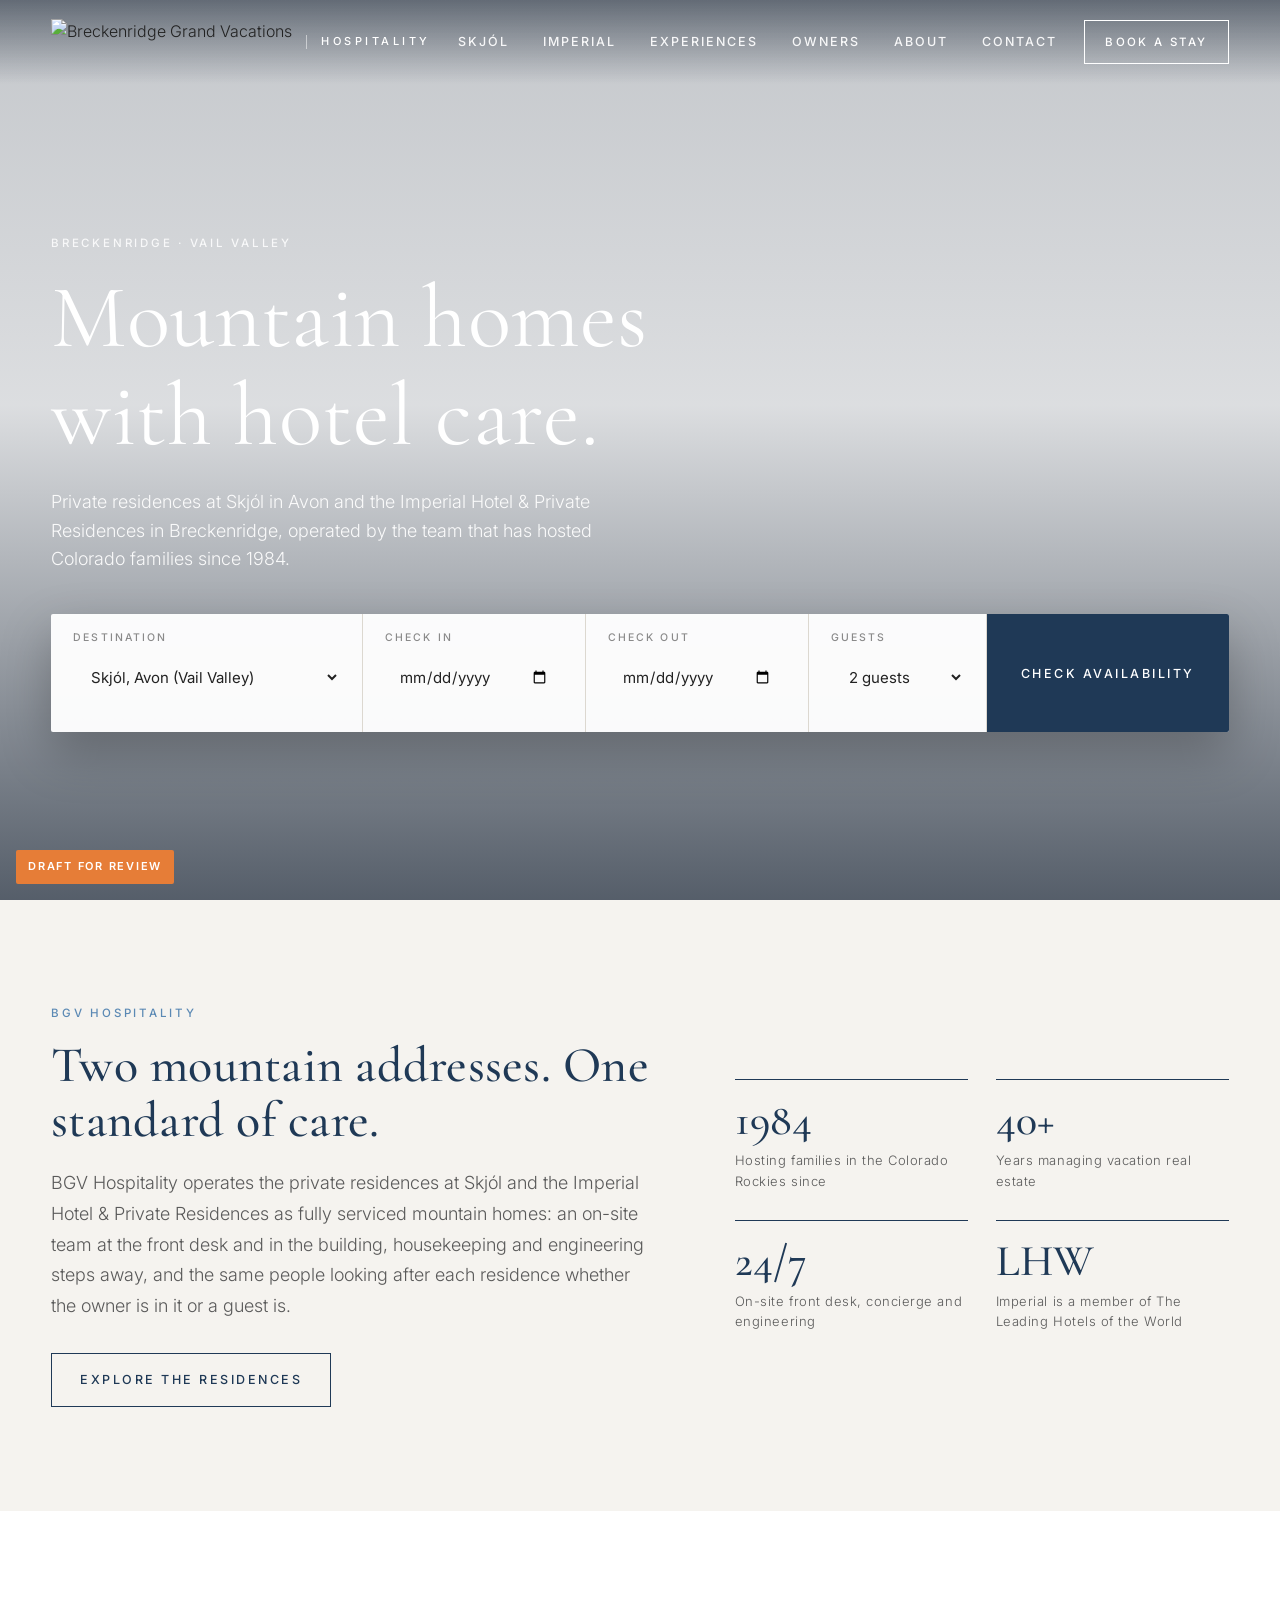
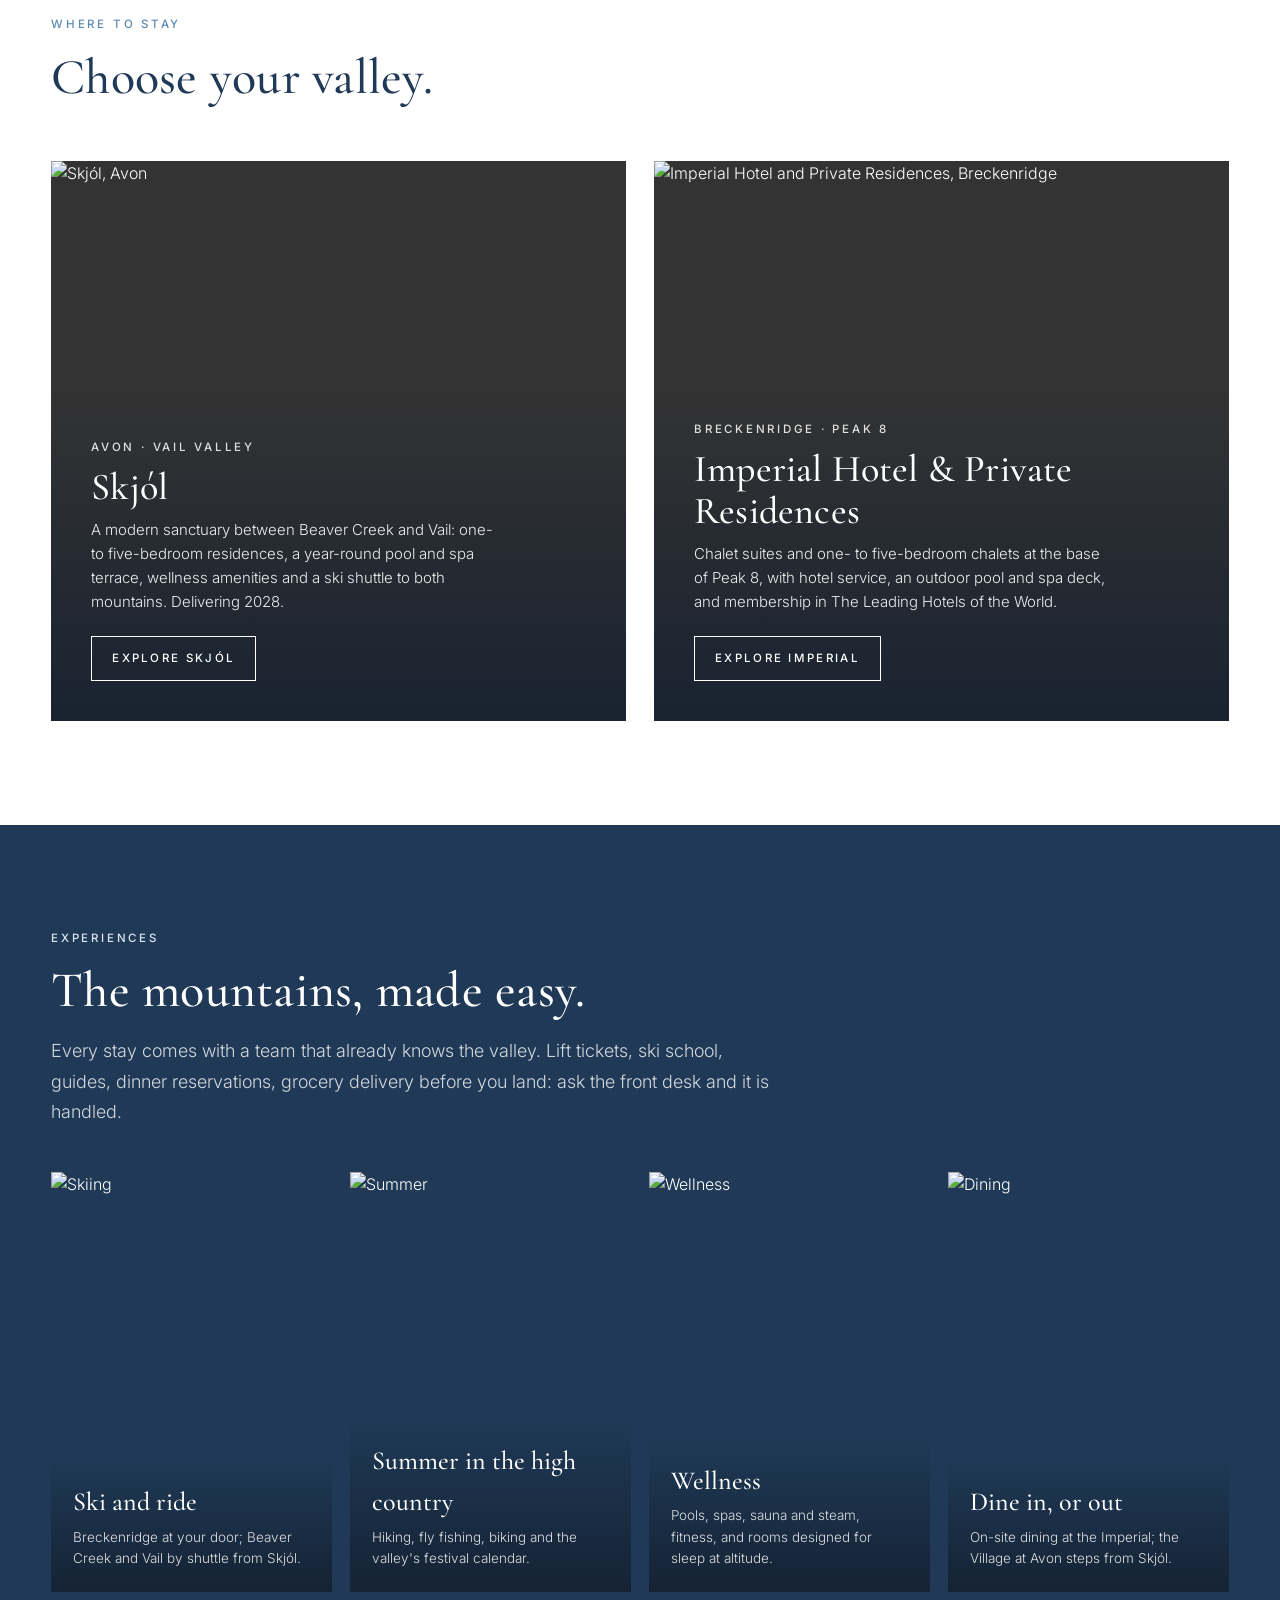
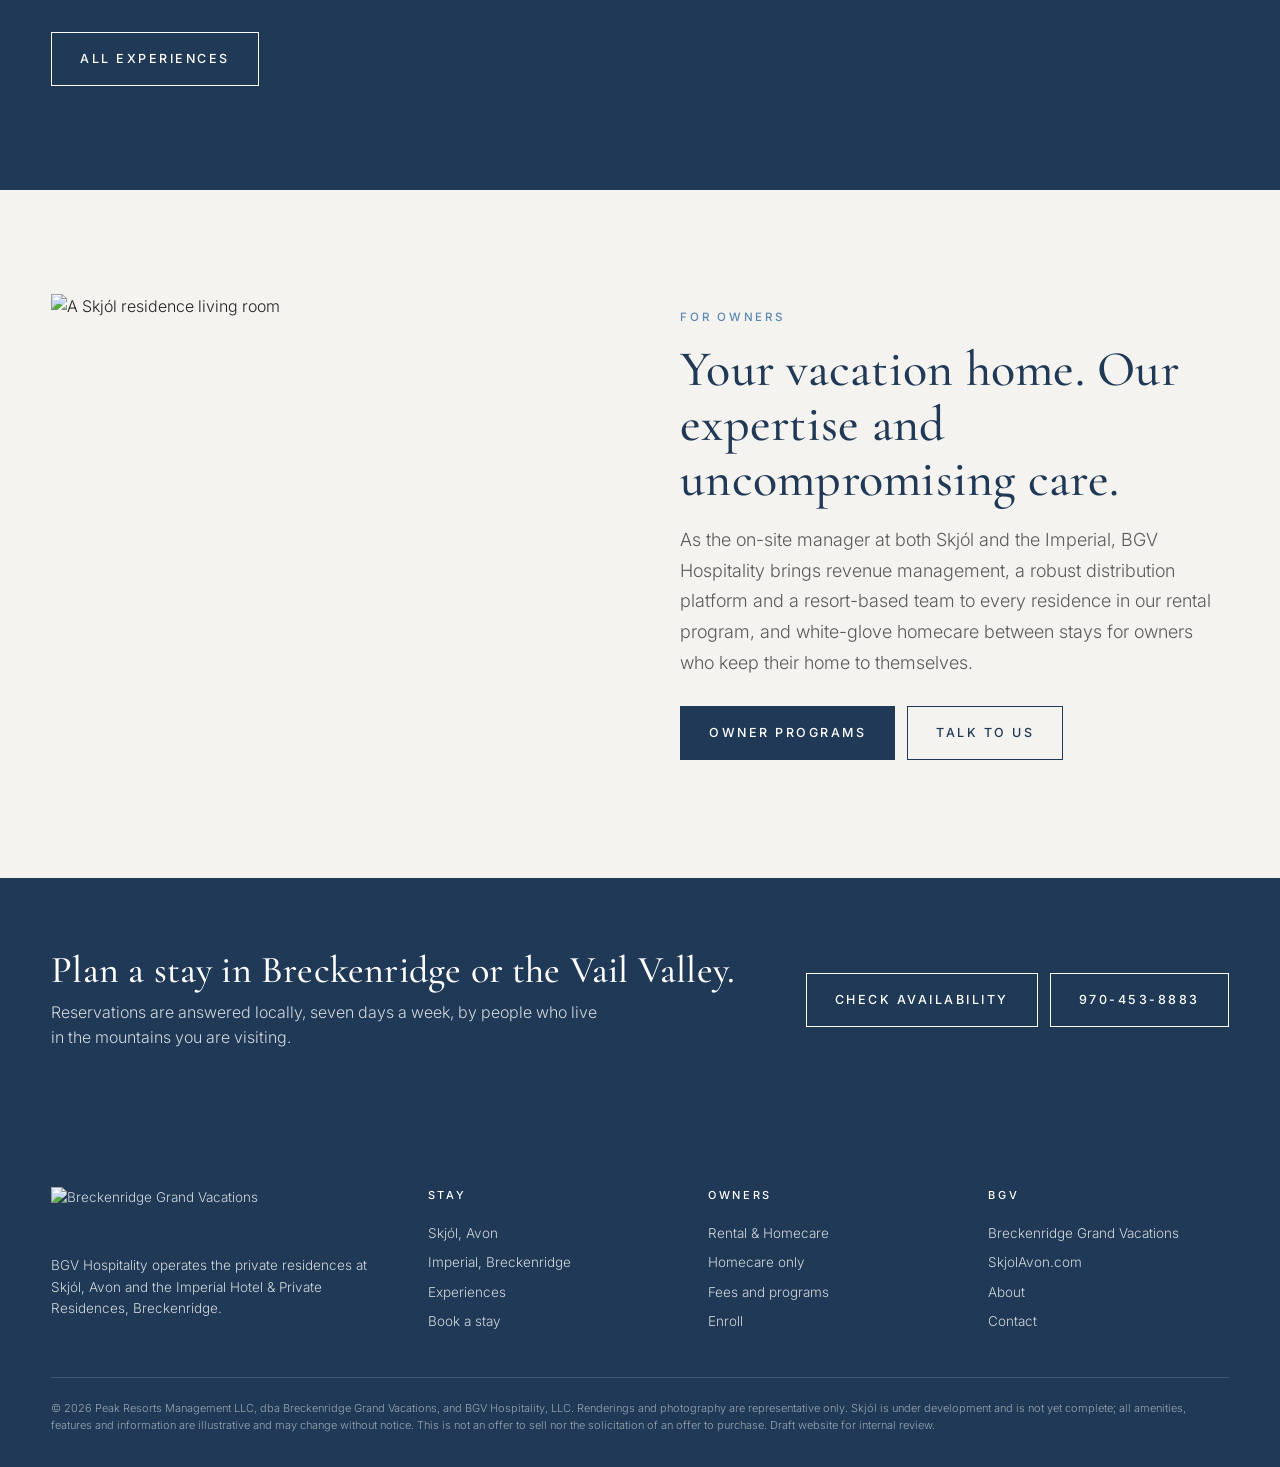
==== index.html @ b82f1b80 "Add site pages and stylesheet" ====
<!DOCTYPE html>
<html lang="en">
<head>
<meta charset="utf-8">
<meta name="viewport" content="width=device-width, initial-scale=1">
<title>BGV Hospitality | Skjól Avon and Imperial Hotel &amp; Private Residences, Breckenridge</title>
<meta name="description" content="Private residences at Skjól in Avon and the Imperial Hotel and Private Residences in Breckenridge, operated by Breckenridge Grand Vacations.">
<link rel="icon" href="img/bgv_logo.png">
<link rel="preconnect" href="https://fonts.googleapis.com">
<link href="https://fonts.googleapis.com/css2?family=Cormorant+Garamond:wght@400;500;600&family=Inter:wght@300;400;500;600&display=swap" rel="stylesheet">
<link rel="stylesheet" href="style.css">
</head>
<body>
<div class="draft">Draft for review</div>
<header id="hdr">
  <div class="wrap nav">
    <a class="brand" href="index.html">
      <img class="light" src="img/bgv_logo_white.png" alt="Breckenridge Grand Vacations">
      <img class="dark" src="img/bgv_logo.png" alt="Breckenridge Grand Vacations">
      <span class="hosp">Hospitality</span>
    </a>
    <nav class="links"><a href="skjol.html">Skjól</a><a href="imperial.html">Imperial</a><a href="experiences.html">Experiences</a><a href="owners.html">Owners</a><a href="about.html">About</a><a href="contact.html">Contact</a></nav>
    <div class="cta">
      <a class="btn light sm" href="contact.html?intent=stay">Book a stay</a>
      <button class="hamb" aria-label="Menu">≡</button>
    </div>
  </div>
</header>
<section class="hero" id="top" style="background-image:url('img/imp_winter.jpg')">
  <div class="wrap">
    <div class="kicker">Breckenridge &middot; Vail Valley</div>
    <h1>Mountain homes with hotel care.</h1>
    <p>Private residences at Skjól in Avon and the Imperial Hotel &amp; Private Residences in Breckenridge, operated by the team that has hosted Colorado families since 1984.</p>
    <form class="book" id="book" action="contact.html" method="get">
      <input type="hidden" name="intent" value="stay">
      <label>Destination
        <select name="dest"><option>Skjól, Avon (Vail Valley)</option><option>Imperial Hotel &amp; Private Residences, Breckenridge</option></select>
      </label>
      <label>Check in<input type="date" name="in"></label>
      <label>Check out<input type="date" name="out"></label>
      <label>Guests<select name="guests"><option>2 guests</option><option>4 guests</option><option>6 guests</option><option>8 guests</option><option>10+ guests</option></select></label>
      <button type="submit">Check availability</button>
    </form>
  </div>
</section>

<section class="intro">
  <div class="wrap grid">
    <div>
      <div class="kicker">BGV Hospitality</div>
      <h2>Two mountain addresses. One standard of care.</h2>
      <p class="lede" style="margin-top:20px">BGV Hospitality operates the private residences at Skjól and the Imperial Hotel &amp; Private Residences as fully serviced mountain homes: an on-site team at the front desk and in the building, housekeeping and engineering steps away, and the same people looking after each residence whether the owner is in it or a guest is.</p>
      <div style="margin-top:32px"><a class="btn" href="#destinations">Explore the residences</a></div>
    </div>
    <div class="stats">
      <div class="stat"><b>1984</b><span>Hosting families in the Colorado Rockies since</span></div>
      <div class="stat"><b>40+</b><span>Years managing vacation real estate</span></div>
      <div class="stat"><b>24/7</b><span>On-site front desk, concierge and engineering</span></div>
      <div class="stat"><b>LHW</b><span>Imperial is a member of The Leading Hotels of the World</span></div>
    </div>
  </div>
</section>

<section id="destinations">
  <div class="wrap">
    <div class="kicker">Where to stay</div>
    <h2>Choose your valley.</h2>
    <div class="dest">
      <a class="card" href="skjol.html">
        <img class="bg" src="img/skjol_summer.jpg" alt="Skjól, Avon">
        <div class="in">
          <div class="kicker">Avon &middot; Vail Valley</div>
          <h3>Skjól</h3>
          <p>A modern sanctuary between Beaver Creek and Vail: one- to five-bedroom residences, a year-round pool and spa terrace, wellness amenities and a ski shuttle to both mountains. Delivering 2028.</p>
          <span class="btn light sm">Explore Skjól</span>
        </div>
      </a>
      <a class="card" href="imperial.html">
        <img class="bg" src="img/imp_winter.jpg" alt="Imperial Hotel and Private Residences, Breckenridge">
        <div class="in">
          <div class="kicker">Breckenridge &middot; Peak 8</div>
          <h3>Imperial Hotel &amp; Private Residences</h3>
          <p>Chalet suites and one- to five-bedroom chalets at the base of Peak 8, with hotel service, an outdoor pool and spa deck, and membership in The Leading Hotels of the World.</p>
          <span class="btn light sm">Explore Imperial</span>
        </div>
      </a>
    </div>
  </div>
</section>

<section class="exp teaser-exp">
  <div class="wrap">
    <div class="kicker">Experiences</div>
    <h2>The mountains, made easy.</h2>
    <p class="lede" style="margin-top:18px">Every stay comes with a team that already knows the valley. Lift tickets, ski school, guides, dinner reservations, grocery delivery before you land: ask the front desk and it is handled.</p>
    <div class="grid">
      <a class="tile" href="experiences.html#ski"><img src="img/ski.jpg" alt="Skiing"><div><h4>Ski and ride</h4><p>Breckenridge at your door; Beaver Creek and Vail by shuttle from Skjól.</p></div></a>
      <a class="tile" href="experiences.html#summer"><img src="img/summer_creek.jpg" alt="Summer"><div><h4>Summer in the high country</h4><p>Hiking, fly fishing, biking and the valley's festival calendar.</p></div></a>
      <a class="tile" href="experiences.html#wellness"><img src="img/imp_spa.jpg" alt="Wellness"><div><h4>Wellness</h4><p>Pools, spas, sauna and steam, fitness, and rooms designed for sleep at altitude.</p></div></a>
      <a class="tile" href="experiences.html#dining"><img src="img/imp_dining.jpg" alt="Dining"><div><h4>Dine in, or out</h4><p>On-site dining at the Imperial; the Village at Avon steps from Skjól.</p></div></a>
    </div>
    <div style="margin-top:40px"><a class="btn light" href="experiences.html">All experiences</a></div>
  </div>
</section>

<section class="teaser">
  <div class="wrap grid">
    <img src="img/skjol_living.jpg" alt="A Skjól residence living room">
    <div>
      <div class="kicker">For owners</div>
      <h2>Your vacation home. Our expertise and uncompromising care.</h2>
      <p class="lede" style="margin-top:18px">As the on-site manager at both Skjól and the Imperial, BGV Hospitality brings revenue management, a robust distribution platform and a resort-based team to every residence in our rental program, and white-glove homecare between stays for owners who keep their home to themselves.</p>
      <div style="margin-top:28px;display:flex;gap:12px;flex-wrap:wrap"><a class="btn solid" href="owners.html">Owner programs</a><a class="btn" href="contact.html?intent=owner">Talk to us</a></div>
    </div>
  </div>
</section>

<section class="cta-band" style="padding:72px 0">
  <div class="wrap">
    <div>
      <h3>Plan a stay in Breckenridge or the Vail Valley.</h3>
      <p>Reservations are answered locally, seven days a week, by people who live in the mountains you are visiting.</p>
    </div>
    <div class="btns"><a class="btn light" href="contact.html?intent=stay">Check availability</a><a class="btn light" href="tel:9704538883">970-453-8883</a></div>
  </div>
</section>
<footer>
  <div class="wrap">
    <div class="grid">
      <div>
        <img class="logo" src="img/bgv_logo_white.png" alt="Breckenridge Grand Vacations">
        <p>BGV Hospitality operates the private residences at Skjól, Avon and the Imperial Hotel &amp; Private Residences, Breckenridge.</p>
      </div>
      <div><h5>Stay</h5><a href="skjol.html">Skjól, Avon</a><a href="imperial.html">Imperial, Breckenridge</a><a href="experiences.html">Experiences</a><a href="contact.html?intent=stay">Book a stay</a></div>
      <div><h5>Owners</h5><a href="owners.html#rental">Rental &amp; Homecare</a><a href="owners.html#homecare">Homecare only</a><a href="owners.html#fees">Fees and programs</a><a href="owners.html#enroll">Enroll</a></div>
      <div><h5>BGV</h5><a href="https://breckenridgegrandvacations.com" target="_blank" rel="noopener">Breckenridge Grand Vacations</a><a href="https://skjolavon.com" target="_blank" rel="noopener">SkjolAvon.com</a><a href="about.html">About</a><a href="contact.html">Contact</a></div>
    </div>
    <div class="fine">&copy; 2026 Peak Resorts Management LLC, dba Breckenridge Grand Vacations, and BGV Hospitality, LLC. Renderings and photography are representative only. Skjól is under development and is not yet complete; all amenities, features and information are illustrative and may change without notice. This is not an offer to sell nor the solicitation of an offer to purchase. Draft website for internal review.</div>
  </div>
</footer>
<script>
  const hdr=document.getElementById('hdr');
  const onScroll=()=>{hdr.classList.toggle('scrolled',window.scrollY>60)};
  window.addEventListener('scroll',onScroll,{passive:true}); onScroll();
  document.querySelector('.hamb').addEventListener('click',()=>hdr.classList.toggle('open'));
</script>
</body>
</html>
---- style.css ----
:root{
    --navy:#1F3956; --blue:#5B89B4; --sky:#DCE7F1; --sand:#F5F3EF; --stone:#E9E5DE; --ink:#222222; --gray:#5A5A5A; --mid:#8A8A8A; --line:#DCD8D0; --accent:#E67D37; --white:#ffffff;
    --serif:'Cormorant Garamond', Georgia, 'Times New Roman', serif;
    --sans:'Inter', 'Helvetica Neue', Helvetica, Arial, sans-serif;
  }
  *{box-sizing:border-box;margin:0;padding:0}
  html{scroll-behavior:smooth}
  body{font-family:var(--sans);color:var(--ink);background:var(--white);line-height:1.6;font-weight:300;-webkit-font-smoothing:antialiased}
  img{display:block;max-width:100%}
  a{color:inherit;text-decoration:none}
  h1,h2,h3,.serif{font-family:var(--serif);font-weight:500;line-height:1.1;letter-spacing:.005em}
  h2{font-size:clamp(34px,4vw,50px);color:var(--navy)}
  h3{font-size:clamp(24px,2.4vw,30px);color:var(--navy)}
  .kicker{font-size:11.5px;letter-spacing:.24em;text-transform:uppercase;color:var(--blue);font-weight:500;margin-bottom:16px}
  .lede{font-size:18px;color:var(--gray);max-width:720px;line-height:1.7}
  .wrap{width:min(1240px,92vw);margin:0 auto}
  section{padding:104px 0}
  .btn{display:inline-flex;align-items:center;gap:10px;font-family:var(--sans);font-size:12.5px;letter-spacing:.2em;text-transform:uppercase;font-weight:500;padding:16px 28px;border:1px solid var(--navy);color:var(--navy);background:transparent;cursor:pointer;transition:all .25s}
  .btn:hover{background:var(--navy);color:#fff}
  .btn.solid{background:var(--navy);color:#fff}
  .btn.solid:hover{background:var(--blue);border-color:var(--blue)}
  .btn.light{border-color:#fff;color:#fff}
  .btn.light:hover{background:#fff;color:var(--navy)}
  .btn.sm{padding:12px 20px;font-size:11.5px}

  /* header */
  header{position:fixed;top:0;left:0;right:0;z-index:50;transition:background .3s, box-shadow .3s;background:linear-gradient(to bottom, rgba(20,32,48,.55), rgba(20,32,48,0))}
  header.scrolled{background:rgba(255,255,255,.97);box-shadow:0 1px 0 var(--line)}
  .nav{display:flex;align-items:center;justify-content:space-between;height:84px}
  .brand{display:flex;align-items:center;gap:14px}
  .brand img{height:46px;width:auto}
  .brand .hosp{font-family:var(--sans);font-size:11px;letter-spacing:.32em;text-transform:uppercase;color:#fff;border-left:1px solid rgba(255,255,255,.5);padding-left:14px;line-height:1.2;font-weight:500}
  header.scrolled .brand .hosp{color:var(--navy);border-color:var(--line)}
  .brand img.dark{display:none}
  header.scrolled .brand img.light{display:none}
  header.scrolled .brand img.dark{display:block}
  nav.links{display:flex;gap:34px}
  nav.links a{font-size:12.5px;letter-spacing:.16em;text-transform:uppercase;color:#fff;font-weight:500;opacity:.92}
  header.scrolled nav.links a{color:var(--navy)}
  nav.links a:hover{opacity:1;text-decoration:underline;text-underline-offset:6px}
  .nav .cta{display:flex;gap:10px;align-items:center}
  .hamb{display:none;background:none;border:0;color:#fff;font-size:26px}
  header.scrolled .hamb{color:var(--navy)}
  header.scrolled .btn.light{border-color:var(--navy);color:var(--navy)}
  header.scrolled .btn.light:hover{background:var(--navy);color:#fff}
  section{scroll-margin-top:84px}
  header.open{background:rgba(255,255,255,.98)}
  header.open nav.links{display:flex;flex-direction:column;gap:0;position:absolute;left:0;right:0;top:84px;background:#fff;border-top:1px solid var(--line);padding:10px 4vw 18px}
  header.open nav.links a{color:var(--navy);padding:14px 0;border-bottom:1px solid var(--line)}
  header.open .brand .hosp,header.open .hamb{color:var(--navy)}
  header.open .brand img.light{display:none}
  header.open .brand img.dark{display:block}

  /* hero */
  .hero{position:relative;height:100vh;min-height:640px;color:#fff}
  .hero::after{content:"";position:absolute;inset:0;background:linear-gradient(to top, rgba(20,32,48,.72) 0%, rgba(20,32,48,.15) 55%, rgba(20,32,48,.25) 100%)}
  .hero .wrap{position:relative;z-index:2;height:100%;display:flex;flex-direction:column;justify-content:flex-end;padding-bottom:64px}
  .hero .kicker{color:#fff;opacity:.85}
  .hero h1{font-size:clamp(46px,7vw,92px);max-width:14ch;margin-bottom:22px;font-weight:400}
  .hero p{font-size:18px;max-width:560px;opacity:.92;margin-bottom:40px}
  .book{display:grid;grid-template-columns:1.4fr 1fr 1fr .8fr auto;background:rgba(255,255,255,.96);color:var(--ink);border-radius:2px;overflow:hidden;box-shadow:0 20px 50px rgba(0,0,0,.25)}
  .book label{display:block;padding:16px 22px;border-right:1px solid var(--line);font-size:10.5px;letter-spacing:.2em;text-transform:uppercase;color:var(--mid);font-weight:500}
  .book label span{display:block;font-family:var(--sans);font-size:15px;letter-spacing:0;text-transform:none;color:var(--ink);margin-top:6px;font-weight:400}
  .book select,.book input{width:100%;border:0;background:transparent;font:400 15px var(--sans);color:var(--ink);margin-top:6px;outline:none}
  .book button{border:0;background:var(--navy);color:#fff;font:500 12.5px var(--sans);letter-spacing:.2em;text-transform:uppercase;padding:0 34px;cursor:pointer}
  .book button:hover{background:var(--blue)}

  /* intro */
  .intro{background:var(--sand)}
  .intro .grid{display:grid;grid-template-columns:1.1fr .9fr;gap:80px;align-items:center}
  .stats{display:grid;grid-template-columns:repeat(2,1fr);gap:28px}
  .stat{border-top:1px solid var(--navy);padding-top:18px}
  .stat b{display:block;font-family:var(--serif);font-size:44px;color:var(--navy);font-weight:500;line-height:1}
  .stat span{display:block;font-size:13px;color:var(--gray);margin-top:8px;letter-spacing:.04em}

  /* destinations */
  .dest{display:grid;grid-template-columns:1fr 1fr;gap:28px;margin-top:56px}
  .card{position:relative;overflow:hidden;min-height:560px;display:flex;align-items:flex-end;color:#fff;background:#333 center/cover no-repeat}
  .card::after{content:"";position:absolute;inset:0;background:linear-gradient(to top, rgba(20,32,48,.85) 0%, rgba(20,32,48,0) 60%)}
  .card .in{position:relative;z-index:2;padding:40px}
  .card .kicker{color:#fff;opacity:.85;margin-bottom:10px}
  .card h3{color:#fff;font-size:38px;margin-bottom:10px}
  .card p{max-width:46ch;opacity:.92;margin-bottom:22px;font-size:15px}
  .card img.bg{position:absolute;inset:0;width:100%;height:100%;object-fit:cover;transition:transform 1.2s ease}
  .card:hover img.bg{transform:scale(1.04)}

  /* property */
  .prop .head{display:grid;grid-template-columns:1fr 1fr;gap:80px;align-items:end;margin-bottom:56px}
  .prop .facts{display:grid;grid-template-columns:repeat(3,1fr);gap:18px 28px;border-top:1px solid var(--line);padding-top:24px}
  .prop .facts div b{display:block;font-size:11px;letter-spacing:.2em;text-transform:uppercase;color:var(--mid);font-weight:500;margin-bottom:6px}
  .prop .facts div span{font-size:15px;color:var(--ink)}
  .gallery{display:grid;grid-template-columns:2fr 1fr 1fr;grid-template-rows:300px 300px;gap:14px}
  .gallery img{width:100%;height:100%;object-fit:cover}
  .gallery img:first-child{grid-row:span 2}
  .amen{display:grid;grid-template-columns:repeat(4,1fr);gap:14px 40px;margin-top:48px;list-style:none}
  .amen li{font-size:14.5px;color:var(--gray);padding:12px 0;border-bottom:1px solid var(--line)}
  .prop.alt{background:var(--sand)}
  .types{display:grid;grid-template-columns:repeat(3,1fr);gap:20px;margin-top:40px}
  .type{background:#fff;border:1px solid var(--line);padding:26px}
  .prop.alt .type{background:#fff}
  .type h4{font-family:var(--serif);font-size:24px;color:var(--navy);font-weight:500;margin-bottom:6px}
  .type p{font-size:14px;color:var(--gray)}

  /* experiences */
  .exp{background:var(--navy);color:#fff}
  .exp h2,.exp h3{color:#fff}
  .exp .kicker{color:var(--sky)}
  .exp .lede{color:rgba(255,255,255,.8)}
  .exp .grid{display:grid;grid-template-columns:repeat(4,1fr);gap:18px;margin-top:56px}
  .exp .tile{position:relative;height:420px;overflow:hidden}
  .exp .tile img{width:100%;height:100%;object-fit:cover;transition:transform 1.2s}
  .exp .tile:hover img{transform:scale(1.05)}
  .exp .tile div{position:absolute;left:0;right:0;bottom:0;padding:22px;background:linear-gradient(to top, rgba(20,32,48,.9), rgba(20,32,48,0))}
  .exp .tile h4{font-family:var(--serif);font-size:26px;font-weight:500;margin-bottom:4px}
  .exp .tile p{font-size:13.5px;opacity:.85}

  /* owners */
  .owners .grid{display:grid;grid-template-columns:1fr 1fr;gap:80px;align-items:start}
  .path{margin-top:48px;border:1px solid var(--line);overflow-x:auto}
  .path table{min-width:760px}
  .fees > div{overflow-x:auto}
  .fees table{min-width:520px}
  table{width:100%;border-collapse:collapse;font-size:14px}
  th,td{padding:14px 16px;border-bottom:1px solid var(--line);text-align:center;vertical-align:middle}
  th{background:var(--navy);color:#fff;font-weight:500;letter-spacing:.08em;font-size:12px;text-transform:uppercase}
  td:first-child,th:first-child{text-align:left}
  td:first-child{color:var(--ink);font-weight:400}
  td .dot{display:inline-block;width:9px;height:9px;border-radius:50%;background:var(--blue)}
  td .dash{color:var(--mid)}
  td small{color:var(--gray);font-size:12.5px}
  .progs{display:grid;grid-template-columns:1fr 1fr;gap:28px;margin-top:40px}
  .prog{background:var(--sand);padding:36px}
  .prog h4{font-family:var(--serif);font-size:28px;color:var(--navy);font-weight:500;margin-bottom:12px}
  .prog p{font-size:14.5px;color:var(--gray);margin-bottom:14px}
  .prog ul{list-style:none;font-size:14.5px}
  .prog ul li{padding:8px 0;border-bottom:1px solid var(--line)}
  .prog ul li:last-child{border-bottom:0}
  .fees{display:grid;grid-template-columns:1fr 1fr;gap:28px;margin-top:28px}
  .fees table{font-size:13.5px}
  .fees th{background:var(--sky);color:var(--navy)}
  details{border-top:1px solid var(--line);padding:18px 0}
  details summary{cursor:pointer;font-family:var(--serif);font-size:22px;color:var(--navy);list-style:none;display:flex;justify-content:space-between;align-items:center}
  details summary::after{content:"+";font-size:26px;color:var(--blue)}
  details[open] summary::after{content:"–"}
  details .body{padding-top:16px;color:var(--gray);font-size:14.5px}
  .perf{display:grid;grid-template-columns:repeat(3,1fr);gap:14px;margin-top:20px}
  .perf div{background:#fff;border:1px solid var(--line);padding:18px}
  .perf b{display:block;font-family:var(--serif);font-size:22px;color:var(--navy);font-weight:500}
  .perf span{font-size:12.5px;color:var(--mid);letter-spacing:.06em;text-transform:uppercase}
  .legal{font-size:11px;color:var(--mid);line-height:1.6;margin-top:36px;border-top:1px solid var(--line);padding-top:18px}

  /* about */
  .about{background:var(--sand)}
  .about .grid{display:grid;grid-template-columns:1fr 1fr;gap:80px;align-items:center}
  .about img{width:100%;height:520px;object-fit:cover}
  .resorts{display:flex;flex-wrap:wrap;gap:10px;margin-top:26px}
  .resorts span{font-size:12.5px;letter-spacing:.08em;border:1px solid var(--navy);color:var(--navy);padding:8px 14px;border-radius:2px}

  /* contact */
  .contact .grid{display:grid;grid-template-columns:1fr 1fr;gap:80px}
  form .row{display:grid;grid-template-columns:1fr 1fr;gap:14px}
  form input,form select,form textarea{width:100%;border:1px solid var(--line);padding:14px;font:300 15px var(--sans);color:var(--ink);background:#fff;margin-bottom:14px;outline:none}
  form input:focus,form select:focus,form textarea:focus{border-color:var(--blue)}
  .cline{padding:18px 0;border-bottom:1px solid var(--line);font-size:15px}
  .cline b{display:block;font-size:11px;letter-spacing:.2em;text-transform:uppercase;color:var(--mid);font-weight:500;margin-bottom:4px}

  footer{background:var(--navy);color:rgba(255,255,255,.8);padding:64px 0 32px;font-size:13.5px}
  footer .grid{display:grid;grid-template-columns:1.4fr 1fr 1fr 1fr;gap:40px;margin-bottom:40px}
  footer h5{font-size:11px;letter-spacing:.24em;text-transform:uppercase;color:#fff;margin-bottom:14px;font-weight:500}
  footer a{display:block;padding:4px 0}
  footer a:hover{color:#fff}
  footer .logo{height:52px;width:auto;margin-bottom:16px}
  footer .fine{border-top:1px solid rgba(255,255,255,.15);padding-top:22px;font-size:11px;color:rgba(255,255,255,.55);line-height:1.6}
  .draft{position:fixed;bottom:16px;left:16px;z-index:60;background:var(--accent);color:#fff;font-size:11px;letter-spacing:.16em;text-transform:uppercase;padding:8px 12px;border-radius:2px;font-weight:600}

  @media (max-width:1000px){
    nav.links{display:none}
    .hamb{display:block}
    .book{grid-template-columns:1fr 1fr}
    .book button{grid-column:span 2;padding:18px}
    .intro .grid,.prop .head,.owners .grid,.about .grid,.contact .grid{grid-template-columns:1fr;gap:40px}
    .dest{grid-template-columns:1fr}
    .gallery{grid-template-columns:1fr 1fr;grid-template-rows:220px 220px 220px}
    .gallery img:first-child{grid-column:span 2;grid-row:span 1}
    .amen{grid-template-columns:1fr 1fr}
    .types{grid-template-columns:1fr}
    .exp .grid{grid-template-columns:1fr 1fr}
    .progs,.fees{grid-template-columns:1fr}
    .perf{grid-template-columns:1fr 1fr}
    footer .grid{grid-template-columns:1fr 1fr}
    section{padding:72px 0}
    .hero{height:auto;min-height:100vh;padding-top:120px}
    .hero .wrap{padding-bottom:48px}
    .hero h1{font-size:44px}
    .card{min-height:440px}
    .about img{height:360px}
    th,td{padding:10px 8px;font-size:12.5px}
  }
  @media (max-width:560px){
    .book{grid-template-columns:1fr}
    .book button{grid-column:span 1}
    .stats,.exp .grid,.perf,footer .grid,.amen,form .row{grid-template-columns:1fr}
    .brand .hosp{display:none}
    .nav .cta .btn{display:none}
    .exp .tile{height:300px}
  }

  /* multi-page additions */
  nav.links a.active{text-decoration:underline;text-underline-offset:6px;opacity:1}
  .hero{background-position:center;background-size:cover;background-repeat:no-repeat}
  .pagehero{position:relative;height:62vh;min-height:440px;background-position:center;background-size:cover;background-repeat:no-repeat;color:#fff;padding:0}
  .pagehero::after{content:"";position:absolute;inset:0;background:linear-gradient(to top, rgba(20,32,48,.72) 0%, rgba(20,32,48,.15) 60%, rgba(20,32,48,.3) 100%)}
  .pagehero .wrap{position:relative;z-index:2;height:100%;display:flex;flex-direction:column;justify-content:flex-end;padding-bottom:56px}
  .pagehero .kicker{color:#fff;opacity:.85}
  .pagehero h1{font-size:clamp(40px,5.6vw,76px);max-width:16ch;font-weight:400}
  .pagehero p{font-size:17px;max-width:560px;opacity:.9;margin-top:14px}
  .crumbs{font-size:12px;letter-spacing:.14em;text-transform:uppercase;color:var(--mid);padding:22px 0;border-bottom:1px solid var(--line)}
  .crumbs a:hover{color:var(--navy)}
  .cta-band{background:var(--navy);color:#fff;padding:72px 0}
  .cta-band .wrap{display:flex;justify-content:space-between;align-items:center;gap:32px;flex-wrap:wrap}
  .cta-band h3{color:#fff;font-size:clamp(26px,3vw,38px)}
  .cta-band p{color:rgba(255,255,255,.8);margin-top:8px;max-width:56ch}
  .cta-band .btns{display:flex;gap:12px;flex-wrap:wrap}
  .teaser{background:var(--sand)}
  .teaser.white{background:#fff}
  .teaser .grid{display:grid;grid-template-columns:1fr 1fr;gap:80px;align-items:center}
  .teaser img{width:100%;height:480px;object-fit:cover}
  .exp.teaser-exp .grid{margin-top:44px}
  @media (max-width:1000px){
    .pagehero{height:auto;min-height:420px;padding-top:140px}
    .pagehero .wrap{padding-bottom:40px}
    .teaser .grid{grid-template-columns:1fr;gap:36px}
    .teaser img{height:320px}
  }
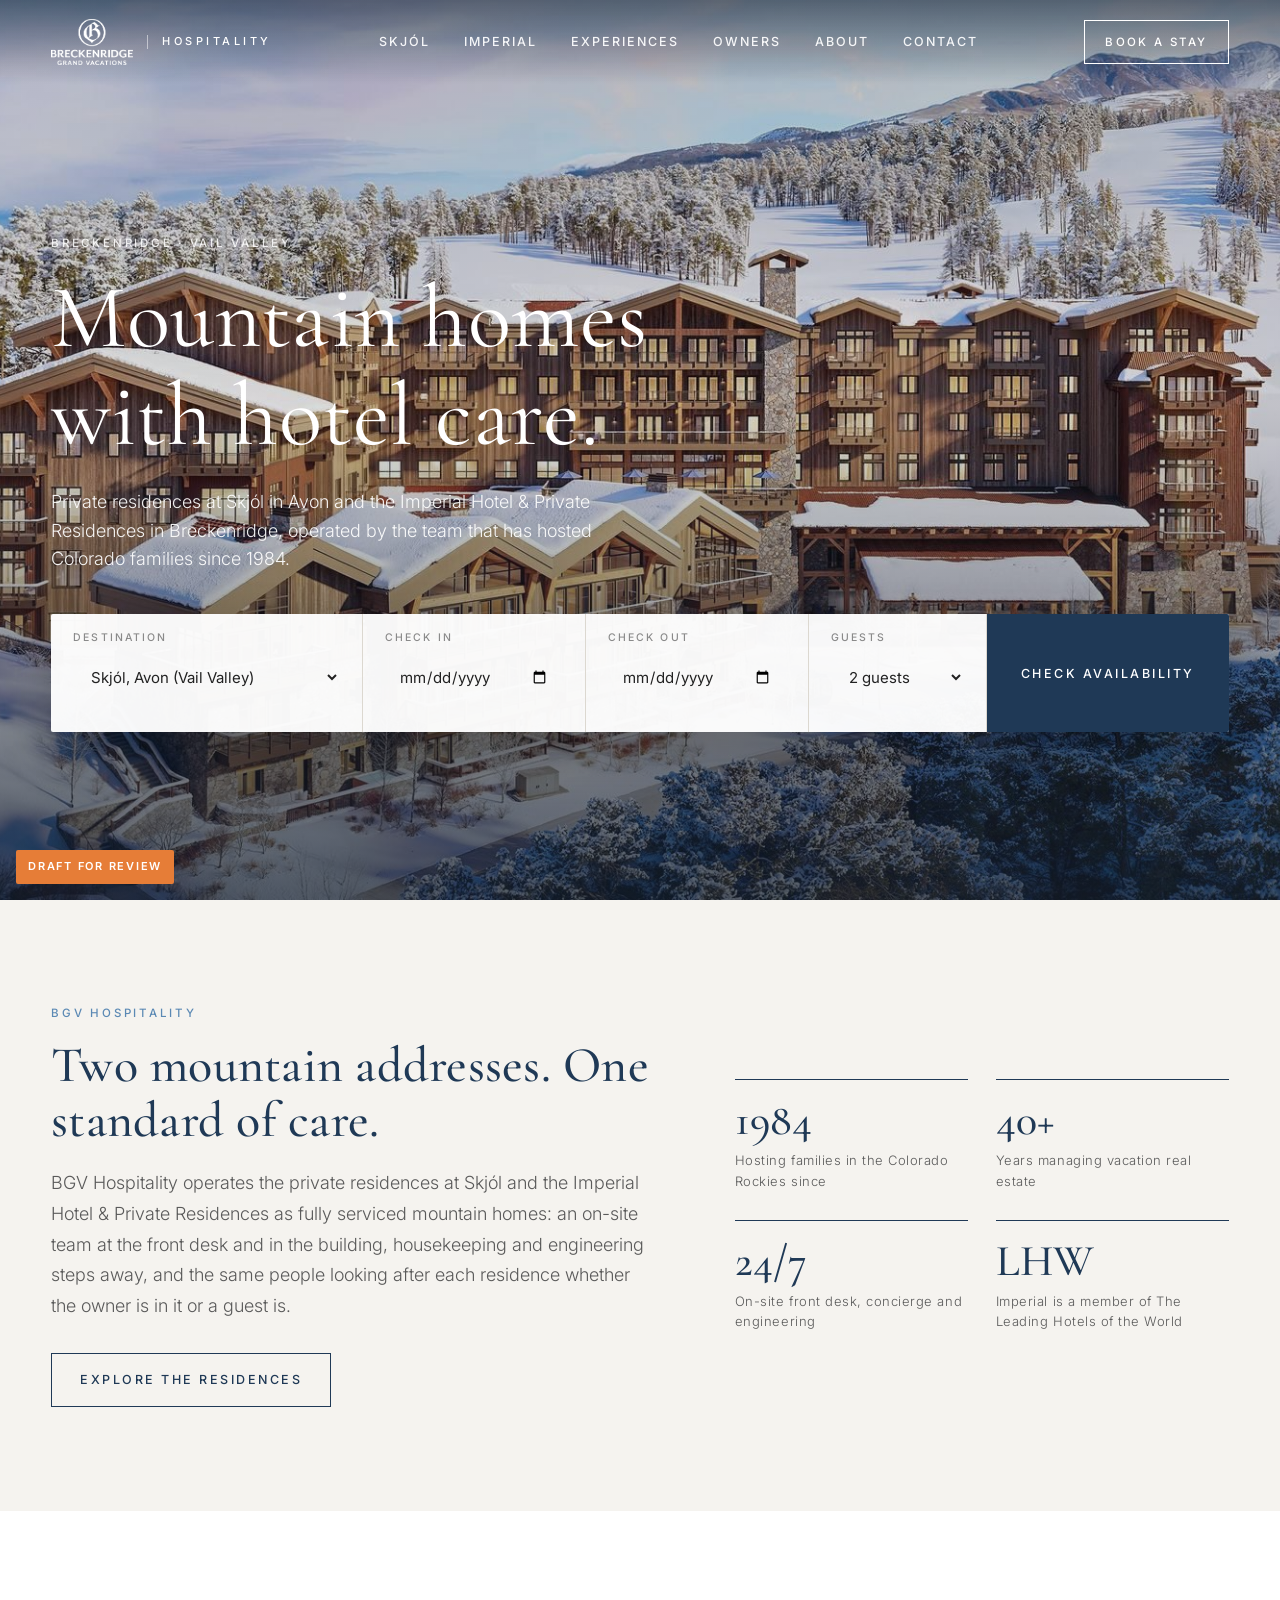
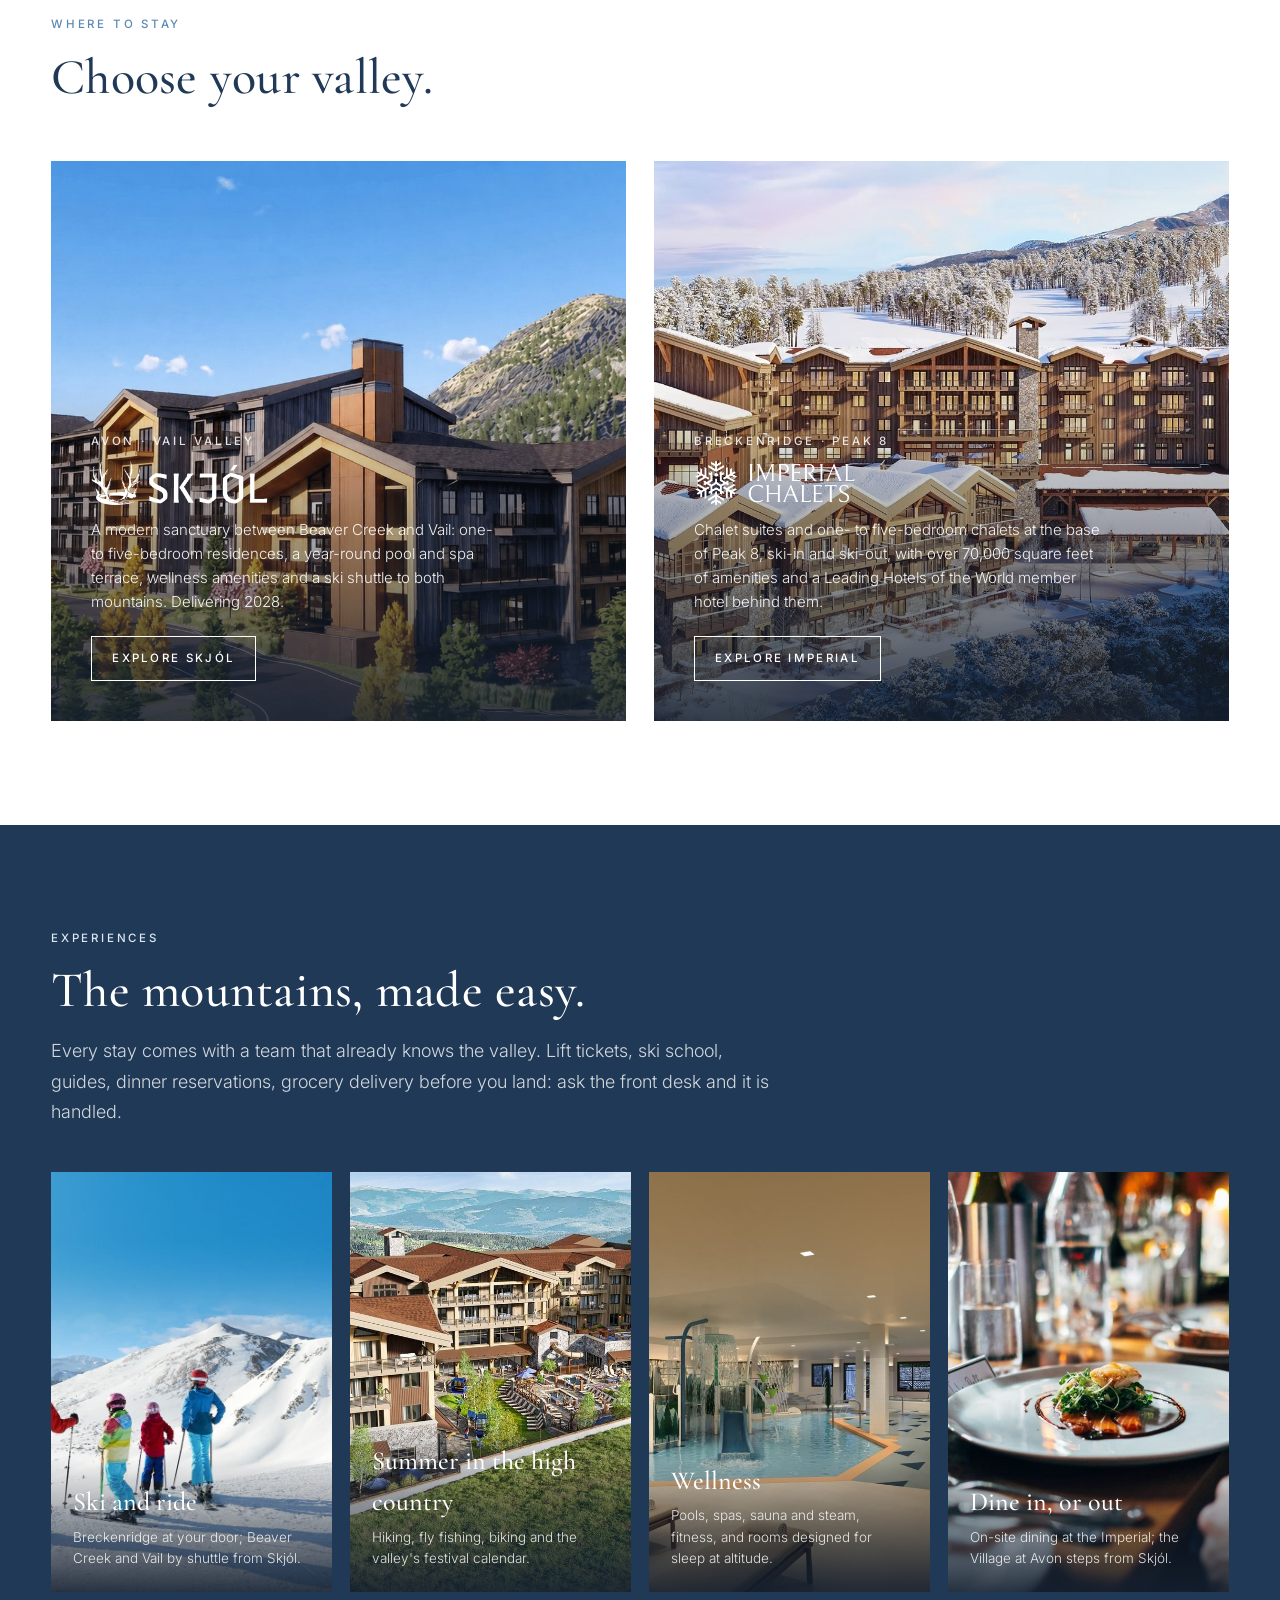
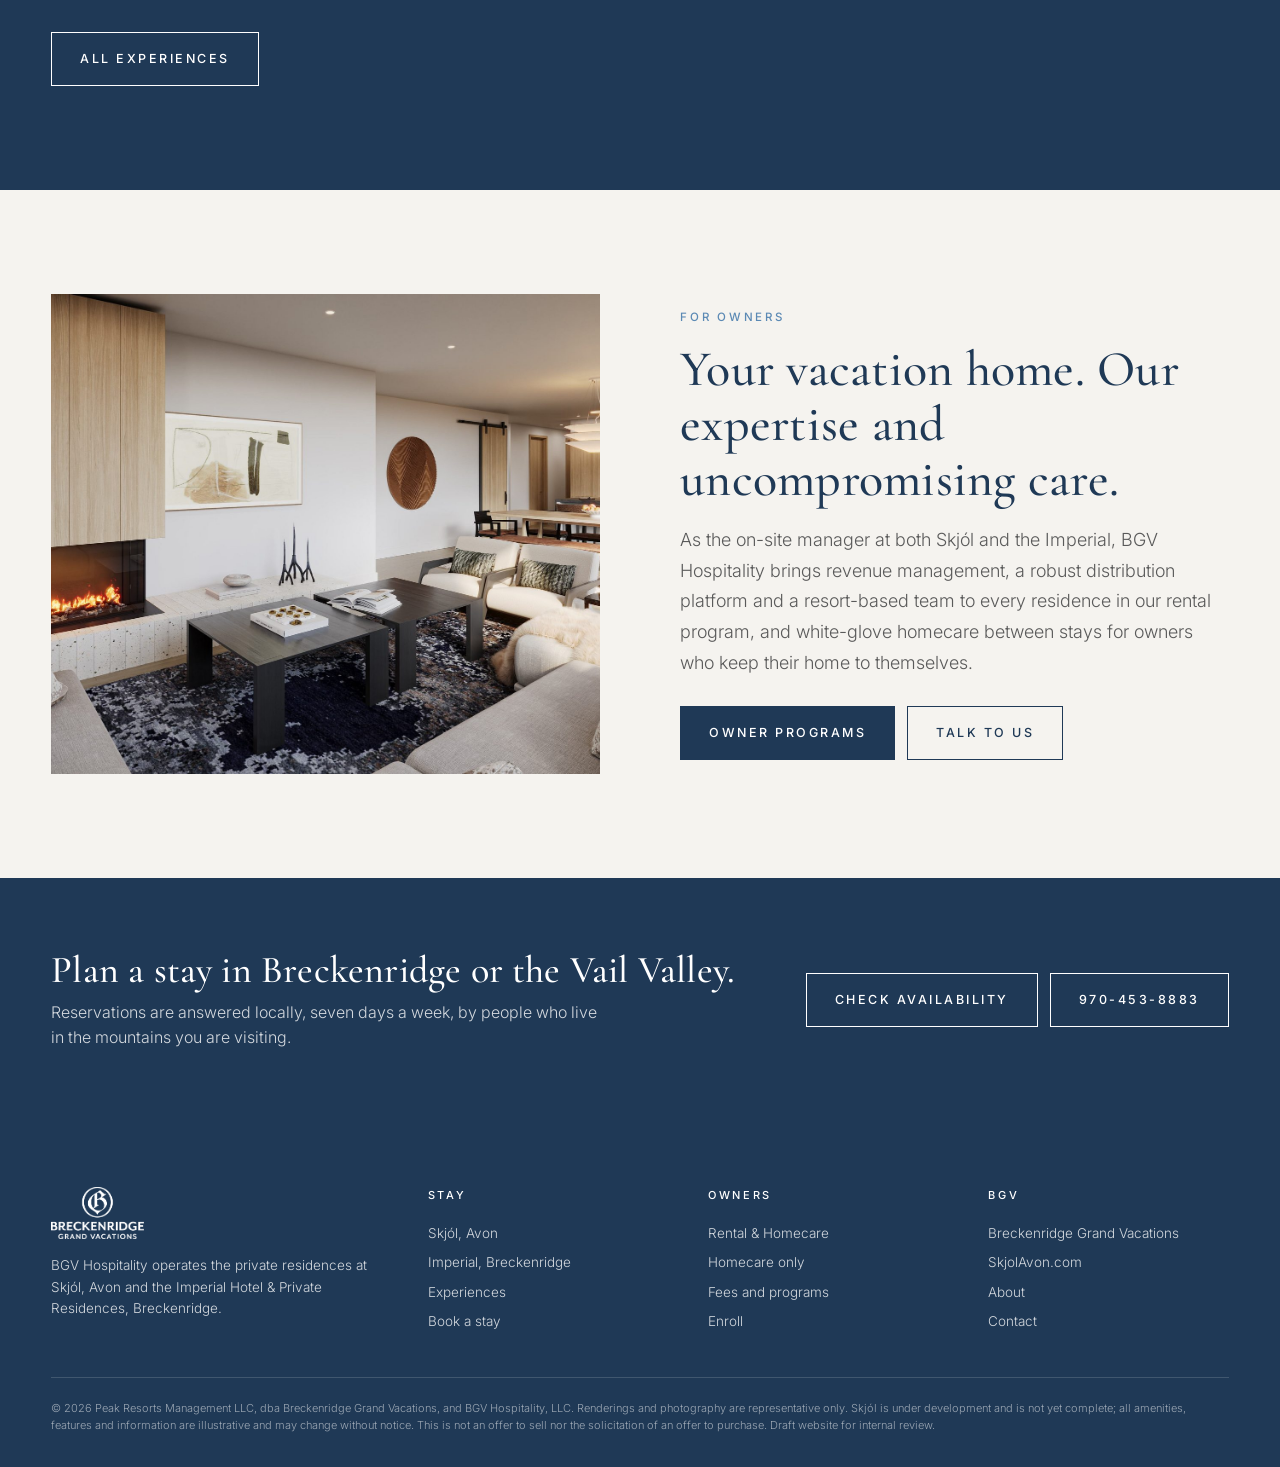
==== commit 7c34c38f: "Property branding, current Skjol renderings, amenity cards" ====
--- a/index.html
+++ b/index.html
@@ -7,7 +7,7 @@
 <meta name="description" content="Private residences at Skjól in Avon and the Imperial Hotel and Private Residences in Breckenridge, operated by Breckenridge Grand Vacations.">
 <link rel="icon" href="img/bgv_logo.png">
 <link rel="preconnect" href="https://fonts.googleapis.com">
-<link href="https://fonts.googleapis.com/css2?family=Cormorant+Garamond:wght@400;500;600&family=Inter:wght@300;400;500;600&display=swap" rel="stylesheet">
+<link href="https://fonts.googleapis.com/css2?family=Cormorant+Garamond:wght@400;500;600&family=Inter:wght@300;400;500;600&family=Nunito+Sans:wght@400;600;700&family=Montserrat:wght@400;500;600&display=swap" rel="stylesheet">
 <link rel="stylesheet" href="style.css">
 </head>
 <body>
@@ -67,10 +67,10 @@
     <h2>Choose your valley.</h2>
     <div class="dest">
       <a class="card" href="skjol.html">
-        <img class="bg" src="img/skjol_summer.jpg" alt="Skjól, Avon">
+        <img class="bg" src="img/skjol_backcorner_day.jpg" alt="Skjól, Avon">
         <div class="in">
           <div class="kicker">Avon &middot; Vail Valley</div>
-          <h3>Skjól</h3>
+          <img class="logo" src="img/skjol_logo_white.png" alt="Skjól">
           <p>A modern sanctuary between Beaver Creek and Vail: one- to five-bedroom residences, a year-round pool and spa terrace, wellness amenities and a ski shuttle to both mountains. Delivering 2028.</p>
           <span class="btn light sm">Explore Skjól</span>
         </div>
@@ -79,8 +79,8 @@
         <img class="bg" src="img/imp_winter.jpg" alt="Imperial Hotel and Private Residences, Breckenridge">
         <div class="in">
           <div class="kicker">Breckenridge &middot; Peak 8</div>
-          <h3>Imperial Hotel &amp; Private Residences</h3>
-          <p>Chalet suites and one- to five-bedroom chalets at the base of Peak 8, with hotel service, an outdoor pool and spa deck, and membership in The Leading Hotels of the World.</p>
+          <img class="logo" src="img/imperial_logo_white.png" alt="Imperial Chalets">
+          <p>Chalet suites and one- to five-bedroom chalets at the base of Peak 8, ski-in and ski-out, with over 70,000 square feet of amenities and a Leading Hotels of the World member hotel behind them.</p>
           <span class="btn light sm">Explore Imperial</span>
         </div>
       </a>
@@ -95,7 +95,7 @@
     <p class="lede" style="margin-top:18px">Every stay comes with a team that already knows the valley. Lift tickets, ski school, guides, dinner reservations, grocery delivery before you land: ask the front desk and it is handled.</p>
     <div class="grid">
       <a class="tile" href="experiences.html#ski"><img src="img/ski.jpg" alt="Skiing"><div><h4>Ski and ride</h4><p>Breckenridge at your door; Beaver Creek and Vail by shuttle from Skjól.</p></div></a>
-      <a class="tile" href="experiences.html#summer"><img src="img/summer_creek.jpg" alt="Summer"><div><h4>Summer in the high country</h4><p>Hiking, fly fishing, biking and the valley's festival calendar.</p></div></a>
+      <a class="tile" href="experiences.html#summer"><img src="img/imp_summer.jpg" alt="Summer"><div><h4>Summer in the high country</h4><p>Hiking, fly fishing, biking and the valley's festival calendar.</p></div></a>
       <a class="tile" href="experiences.html#wellness"><img src="img/imp_spa.jpg" alt="Wellness"><div><h4>Wellness</h4><p>Pools, spas, sauna and steam, fitness, and rooms designed for sleep at altitude.</p></div></a>
       <a class="tile" href="experiences.html#dining"><img src="img/imp_dining.jpg" alt="Dining"><div><h4>Dine in, or out</h4><p>On-site dining at the Imperial; the Village at Avon steps from Skjól.</p></div></a>
     </div>
--- a/style.css
+++ b/style.css
@@ -208,11 +208,13 @@
   /* multi-page additions */
   nav.links a.active{text-decoration:underline;text-underline-offset:6px;opacity:1}
   .hero{background-position:center;background-size:cover;background-repeat:no-repeat}
-  .pagehero{position:relative;height:62vh;min-height:440px;background-position:center;background-size:cover;background-repeat:no-repeat;color:#fff;padding:0}
+  .pagehero{position:relative;min-height:62vh;padding-top:150px;background-position:center;background-size:cover;background-repeat:no-repeat;color:#fff;padding-bottom:0}
   .pagehero::after{content:"";position:absolute;inset:0;background:linear-gradient(to top, rgba(20,32,48,.72) 0%, rgba(20,32,48,.15) 60%, rgba(20,32,48,.3) 100%)}
-  .pagehero .wrap{position:relative;z-index:2;height:100%;display:flex;flex-direction:column;justify-content:flex-end;padding-bottom:56px}
-  .pagehero .kicker{color:#fff;opacity:.85}
-  .pagehero h1{font-size:clamp(40px,5.6vw,76px);max-width:16ch;font-weight:400}
+  .pagehero .wrap{position:relative;z-index:2;display:flex;flex-direction:column;justify-content:flex-end;align-items:flex-start;padding-bottom:56px}
+  .pagehero .plogo{height:64px;width:auto;align-self:flex-start;margin-bottom:22px;filter:drop-shadow(0 2px 8px rgba(0,0,0,.25))}
+  .pagehero .kicker{color:#fff;opacity:.9}
+  .pagehero .wrap > *{text-shadow:0 1px 12px rgba(0,0,0,.35)}
+  .pagehero h1{font-size:clamp(36px,5vw,68px);max-width:18ch;font-weight:400}
   .pagehero p{font-size:17px;max-width:560px;opacity:.9;margin-top:14px}
   .crumbs{font-size:12px;letter-spacing:.14em;text-transform:uppercase;color:var(--mid);padding:22px 0;border-bottom:1px solid var(--line)}
   .crumbs a:hover{color:var(--navy)}
@@ -227,8 +229,86 @@
   .teaser img{width:100%;height:480px;object-fit:cover}
   .exp.teaser-exp .grid{margin-top:44px}
   @media (max-width:1000px){
-    .pagehero{height:auto;min-height:420px;padding-top:140px}
+    .pagehero{min-height:420px;padding-top:130px}
+    .pagehero .plogo{height:48px}
     .pagehero .wrap{padding-bottom:40px}
     .teaser .grid{grid-template-columns:1fr;gap:36px}
     .teaser img{height:320px}
   }
+
+  /* ===== property themes (scoped to <main>) ===== */
+  main.theme-skjol{
+    --navy:#413A60; --blue:#615C75; --sky:#DFDAE9; --sand:#F4F2F6; --line:#D8D8D6; --gray:#54565B; --mid:#96999A; --ink:#2B2A33;
+    --sans:'Avenir Next','Avenir','Nunito Sans','Helvetica Neue',Helvetica,Arial,sans-serif;
+    --serif:'Nicholas',Georgia,'Times New Roman',serif;
+    font-family:var(--sans);
+  }
+  main.theme-skjol h1,main.theme-skjol h2,main.theme-skjol h3,main.theme-skjol h4{font-family:var(--sans);font-weight:700;text-transform:uppercase;letter-spacing:.08em;line-height:1.15}
+  main.theme-skjol h1{font-size:clamp(30px,4.2vw,54px)}
+  main.theme-skjol h2{font-size:clamp(24px,2.6vw,34px)}
+  main.theme-skjol h3{font-size:clamp(18px,1.8vw,22px)}
+  main.theme-skjol .type h4{font-size:15px;letter-spacing:.12em}
+  main.theme-skjol .kicker{color:var(--blue);font-weight:600}
+  main.theme-skjol .lede{font-family:var(--sans);font-size:17px;line-height:1.75}
+  main.theme-skjol .btn{border-radius:0}
+  main.theme-skjol .pagehero::after{background:linear-gradient(to top, rgba(65,58,96,.78) 0%, rgba(65,58,96,.12) 60%, rgba(65,58,96,.25) 100%)}
+  main.theme-skjol .pagehero h1{text-transform:none;letter-spacing:.01em;font-weight:400;font-family:var(--sans);font-size:clamp(34px,4.6vw,60px)}
+  main.theme-skjol .cta-band,main.theme-skjol .exp{background:var(--navy)}
+
+  main.theme-imperial{
+    --navy:#2D3C41; --blue:#3C6891; --sky:#E4E7F3; --sand:#F4F3F1; --line:#DDDAD4; --gray:#4E5A5F; --mid:#8C9498; --ink:#2D3C41; --accent:#B8A565; --iris:#9178B7; --brisk:#A1ADD8; --twilight:#403A60;
+    --sans:'Proxima Nova','proxima-nova','Montserrat','Helvetica Neue',Helvetica,Arial,sans-serif;
+    --serif:'Latienne Pro','Latienne','Cormorant Garamond',Georgia,serif;
+    font-family:var(--sans);
+  }
+  main.theme-imperial h1,main.theme-imperial h2,main.theme-imperial h3{font-family:var(--serif);font-weight:400;letter-spacing:.06em;text-transform:uppercase;line-height:1.15}
+  main.theme-imperial h1{font-size:clamp(32px,4.6vw,60px)}
+  main.theme-imperial h2{font-size:clamp(24px,2.8vw,38px)}
+  main.theme-imperial h3{font-size:clamp(18px,1.9vw,24px)}
+  main.theme-imperial .kicker{color:var(--navy);position:relative;padding-bottom:12px}
+  main.theme-imperial .kicker::after{content:"";display:block;width:56px;height:1px;background:var(--accent);margin-top:10px}
+  main.theme-imperial .pagehero .kicker{color:#fff}
+  main.theme-imperial .pagehero .kicker::after{background:var(--accent)}
+  main.theme-imperial .pagehero h1{text-transform:uppercase;letter-spacing:.12em;font-weight:400;font-size:clamp(28px,3.8vw,52px);max-width:24ch}
+  main.theme-imperial .pagehero::after{background:linear-gradient(to top, rgba(45,60,65,.8) 0%, rgba(45,60,65,.12) 60%, rgba(45,60,65,.25) 100%)}
+  main.theme-imperial .btn.solid{background:var(--accent);border-color:var(--accent);color:#fff}
+  main.theme-imperial .btn.solid:hover{background:var(--navy);border-color:var(--navy)}
+  main.theme-imperial .cta-band{background:var(--twilight)}
+  main.theme-imperial .cta-band .btn.light:hover{color:var(--twilight)}
+  main.theme-imperial .type{border-top:2px solid var(--accent)}
+  main.theme-imperial .type h4{font-family:var(--serif);letter-spacing:.04em}
+
+  /* property brand bar under hero */
+  .brandbar{border-bottom:1px solid var(--line);background:#fff}
+  .brandbar .wrap{display:flex;align-items:center;justify-content:space-between;gap:24px;padding:22px 0;flex-wrap:wrap}
+  .brandbar img{height:54px;width:auto}
+  .brandbar .tag{font-size:12px;letter-spacing:.24em;text-transform:uppercase;color:var(--mid);font-weight:500}
+  main.theme-skjol .brandbar .tag{font-family:var(--serif);font-style:italic;text-transform:none;letter-spacing:.02em;font-size:17px;color:var(--blue)}
+  .brandbar .links{display:flex;gap:22px;font-size:12px;letter-spacing:.16em;text-transform:uppercase;font-weight:500;color:var(--navy)}
+  .brandbar .links a:hover{text-decoration:underline;text-underline-offset:5px}
+
+  /* amenity cards */
+  .amenities{background:var(--sand);padding:88px 0}
+  .amenities .head2{display:flex;justify-content:space-between;align-items:end;gap:32px;margin-bottom:36px;flex-wrap:wrap}
+  .amenities .head2 p{max-width:56ch;color:var(--gray);font-size:15.5px}
+  .agroup{margin-top:34px}
+  .agroup h3{margin-bottom:16px;padding-bottom:10px;border-bottom:1px solid var(--line)}
+  .agrid{display:grid;grid-template-columns:repeat(4,1fr);gap:14px}
+  .am{background:#fff;border:1px solid var(--line);padding:22px 20px 20px;display:flex;flex-direction:column;gap:10px;min-height:150px;transition:transform .25s, box-shadow .25s}
+  .am:hover{transform:translateY(-2px);box-shadow:0 12px 30px rgba(0,0,0,.06)}
+  .am .ic{width:44px;height:44px;border-radius:50%;background:var(--sky);color:var(--navy);display:grid;place-items:center;flex:none}
+  .am .ic svg{width:22px;height:22px;stroke:currentColor;fill:none;stroke-width:1.6;stroke-linecap:round;stroke-linejoin:round}
+  .am b{font-size:14.5px;font-weight:600;color:var(--navy);line-height:1.3}
+  .am small{font-size:13px;color:var(--gray);line-height:1.5}
+  main.theme-skjol .am{border-top:3px solid var(--navy);border-radius:0}
+  main.theme-skjol .am b{text-transform:uppercase;letter-spacing:.06em;font-size:12.5px}
+  main.theme-imperial .am{border-top:2px solid var(--accent)}
+  main.theme-imperial .am .ic{background:var(--sky);color:var(--blue)}
+  main.theme-imperial .am b{font-family:var(--serif);font-size:17px;font-weight:400;letter-spacing:.02em}
+  .amen-note{font-size:12px;color:var(--mid);margin-top:26px;line-height:1.6}
+
+  /* home cards with property logos */
+  .card .logo{height:46px;width:auto;margin-bottom:12px}
+
+  @media (max-width:1000px){ .agrid{grid-template-columns:1fr 1fr} .brandbar .links{display:none} }
+  @media (max-width:560px){ .agrid{grid-template-columns:1fr} .brandbar img{height:44px} }
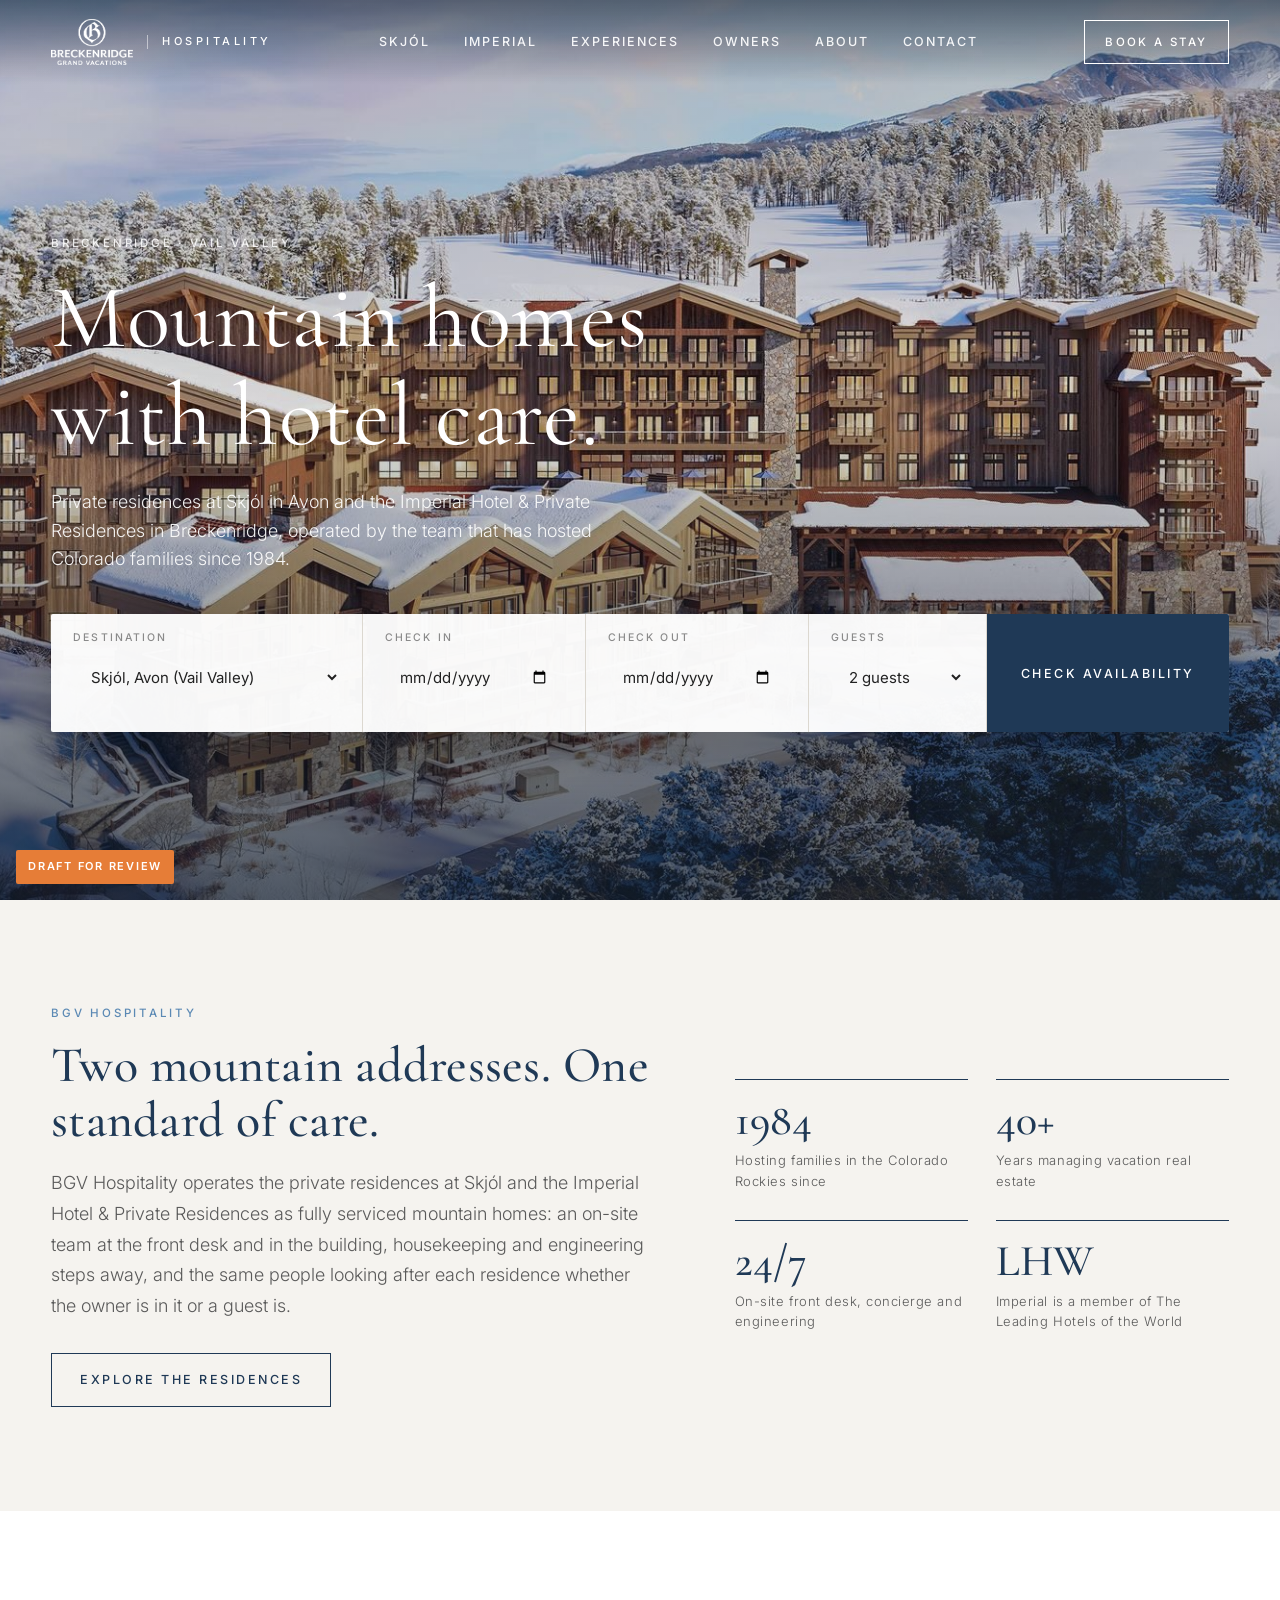
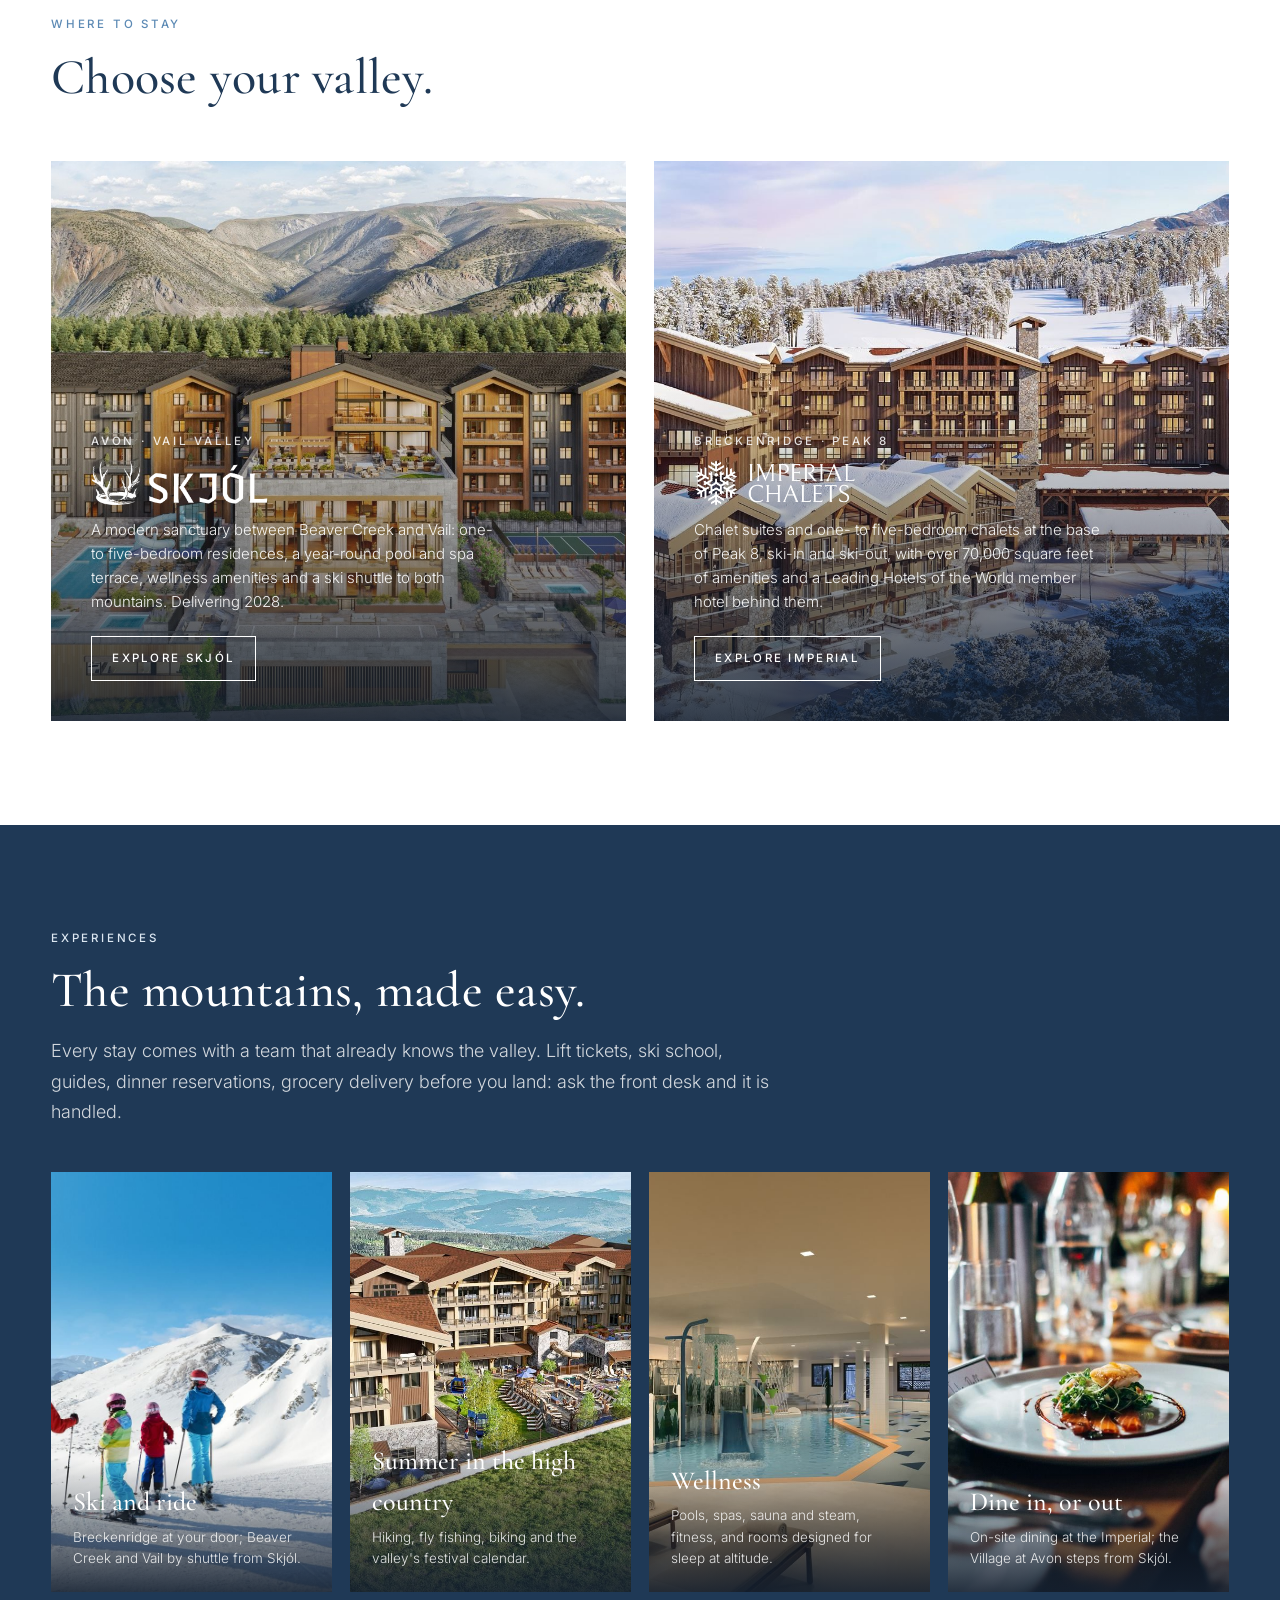
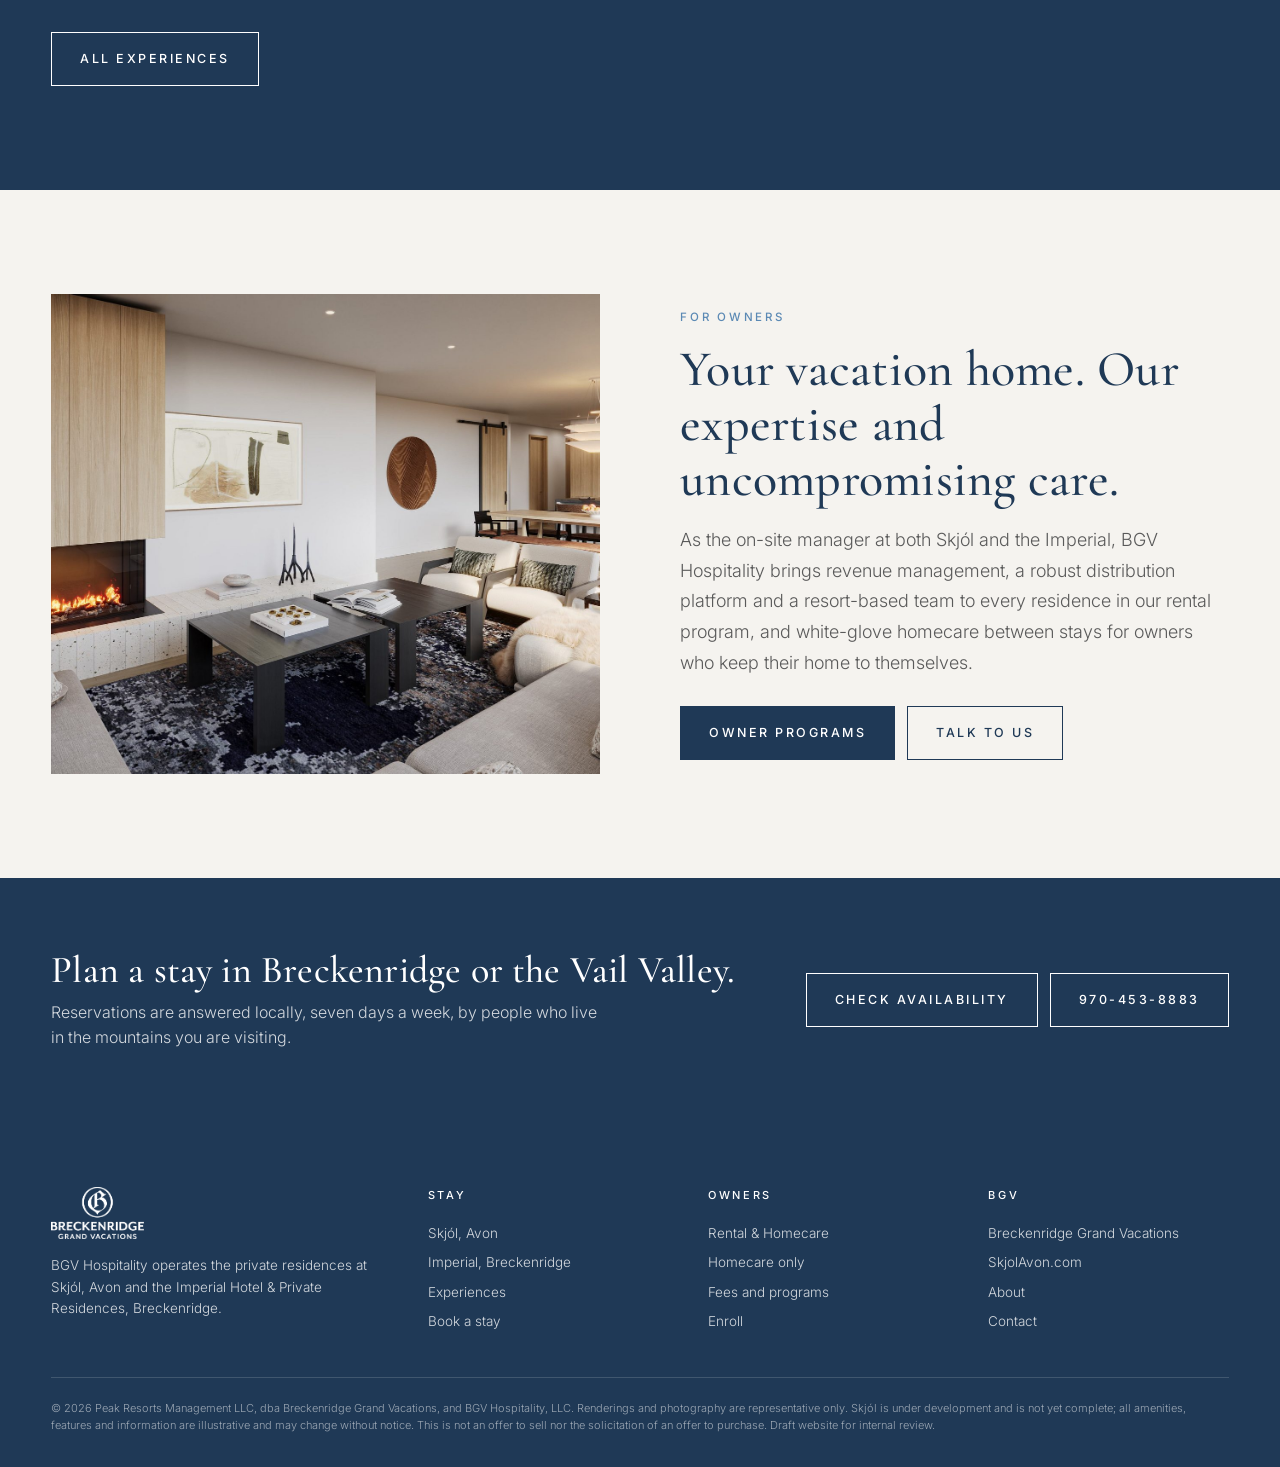
==== commit 1cf46cb6: "Skjol aerial as main shot, darker text" ====
--- a/index.html
+++ b/index.html
@@ -8,7 +8,7 @@
 <link rel="icon" href="img/bgv_logo.png">
 <link rel="preconnect" href="https://fonts.googleapis.com">
 <link href="https://fonts.googleapis.com/css2?family=Cormorant+Garamond:wght@400;500;600&family=Inter:wght@300;400;500;600&family=Nunito+Sans:wght@400;600;700&family=Montserrat:wght@400;500;600&display=swap" rel="stylesheet">
-<link rel="stylesheet" href="style.css">
+<link rel="stylesheet" href="style.css?v=4">
 </head>
 <body>
 <div class="draft">Draft for review</div>
@@ -67,7 +67,7 @@
     <h2>Choose your valley.</h2>
     <div class="dest">
       <a class="card" href="skjol.html">
-        <img class="bg" src="img/skjol_backcorner_day.jpg" alt="Skjól, Avon">
+        <img class="bg" src="img/skjol_aerial.jpg" alt="Skjól, Avon" style="object-position:center 80%">
         <div class="in">
           <div class="kicker">Avon &middot; Vail Valley</div>
           <img class="logo" src="img/skjol_logo_white.png" alt="Skjól">
--- a/style.css
+++ b/style.css
@@ -238,11 +238,13 @@
 
   /* ===== property themes (scoped to <main>) ===== */
   main.theme-skjol{
-    --navy:#413A60; --blue:#615C75; --sky:#DFDAE9; --sand:#F4F2F6; --line:#D8D8D6; --gray:#54565B; --mid:#96999A; --ink:#2B2A33;
+    --navy:#413A60; --blue:#615C75; --sky:#DFDAE9; --sand:#F4F2F6; --line:#D8D8D6; --gray:#3A3C41; --mid:#7A7D80; --ink:#26252E;
     --sans:'Avenir Next','Avenir','Nunito Sans','Helvetica Neue',Helvetica,Arial,sans-serif;
     --serif:'Nicholas',Georgia,'Times New Roman',serif;
-    font-family:var(--sans);
-  }
+    font-family:var(--sans);font-weight:400;color:var(--ink);
+  }
+  main.theme-skjol p,main.theme-skjol small,main.theme-skjol .facts div span,main.theme-skjol .type p{font-weight:400}
+  main.theme-skjol .kicker,main.theme-skjol .facts div b{color:var(--blue)}
   main.theme-skjol h1,main.theme-skjol h2,main.theme-skjol h3,main.theme-skjol h4{font-family:var(--sans);font-weight:700;text-transform:uppercase;letter-spacing:.08em;line-height:1.15}
   main.theme-skjol h1{font-size:clamp(30px,4.2vw,54px)}
   main.theme-skjol h2{font-size:clamp(24px,2.6vw,34px)}
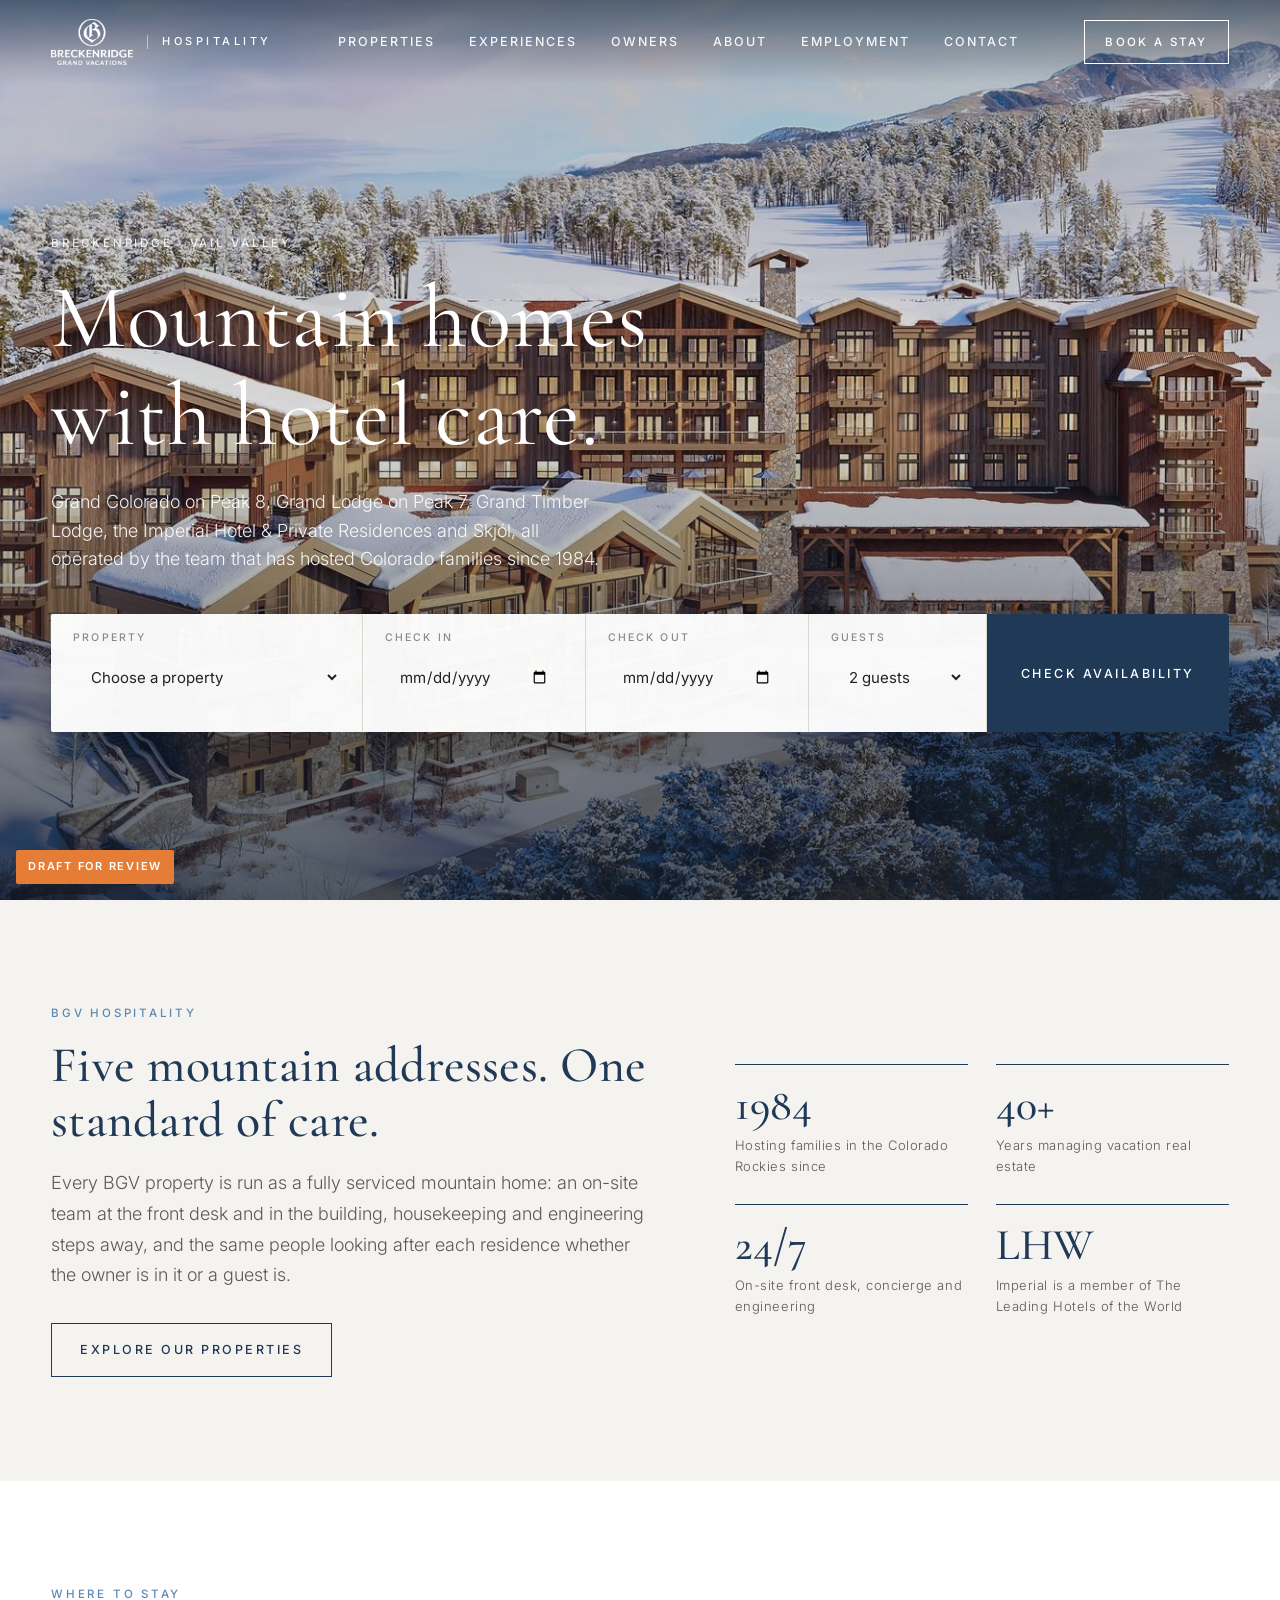
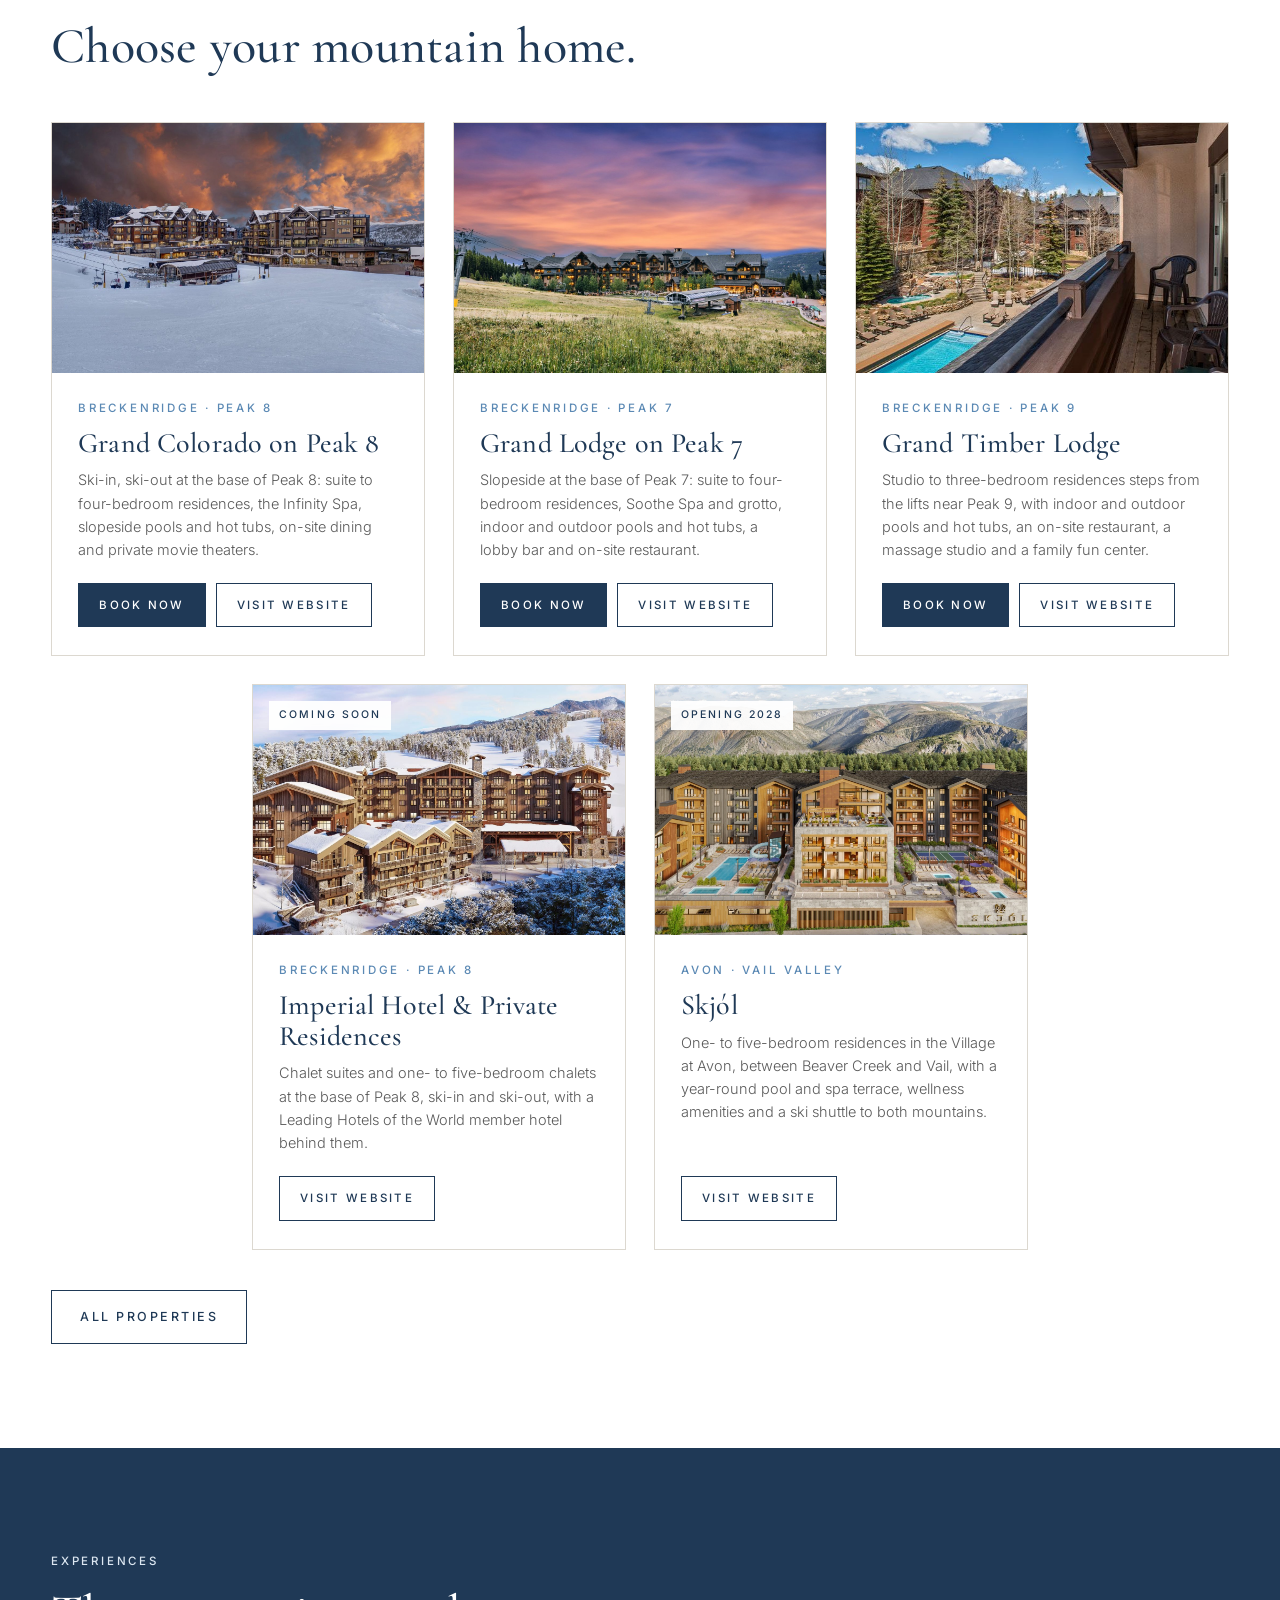
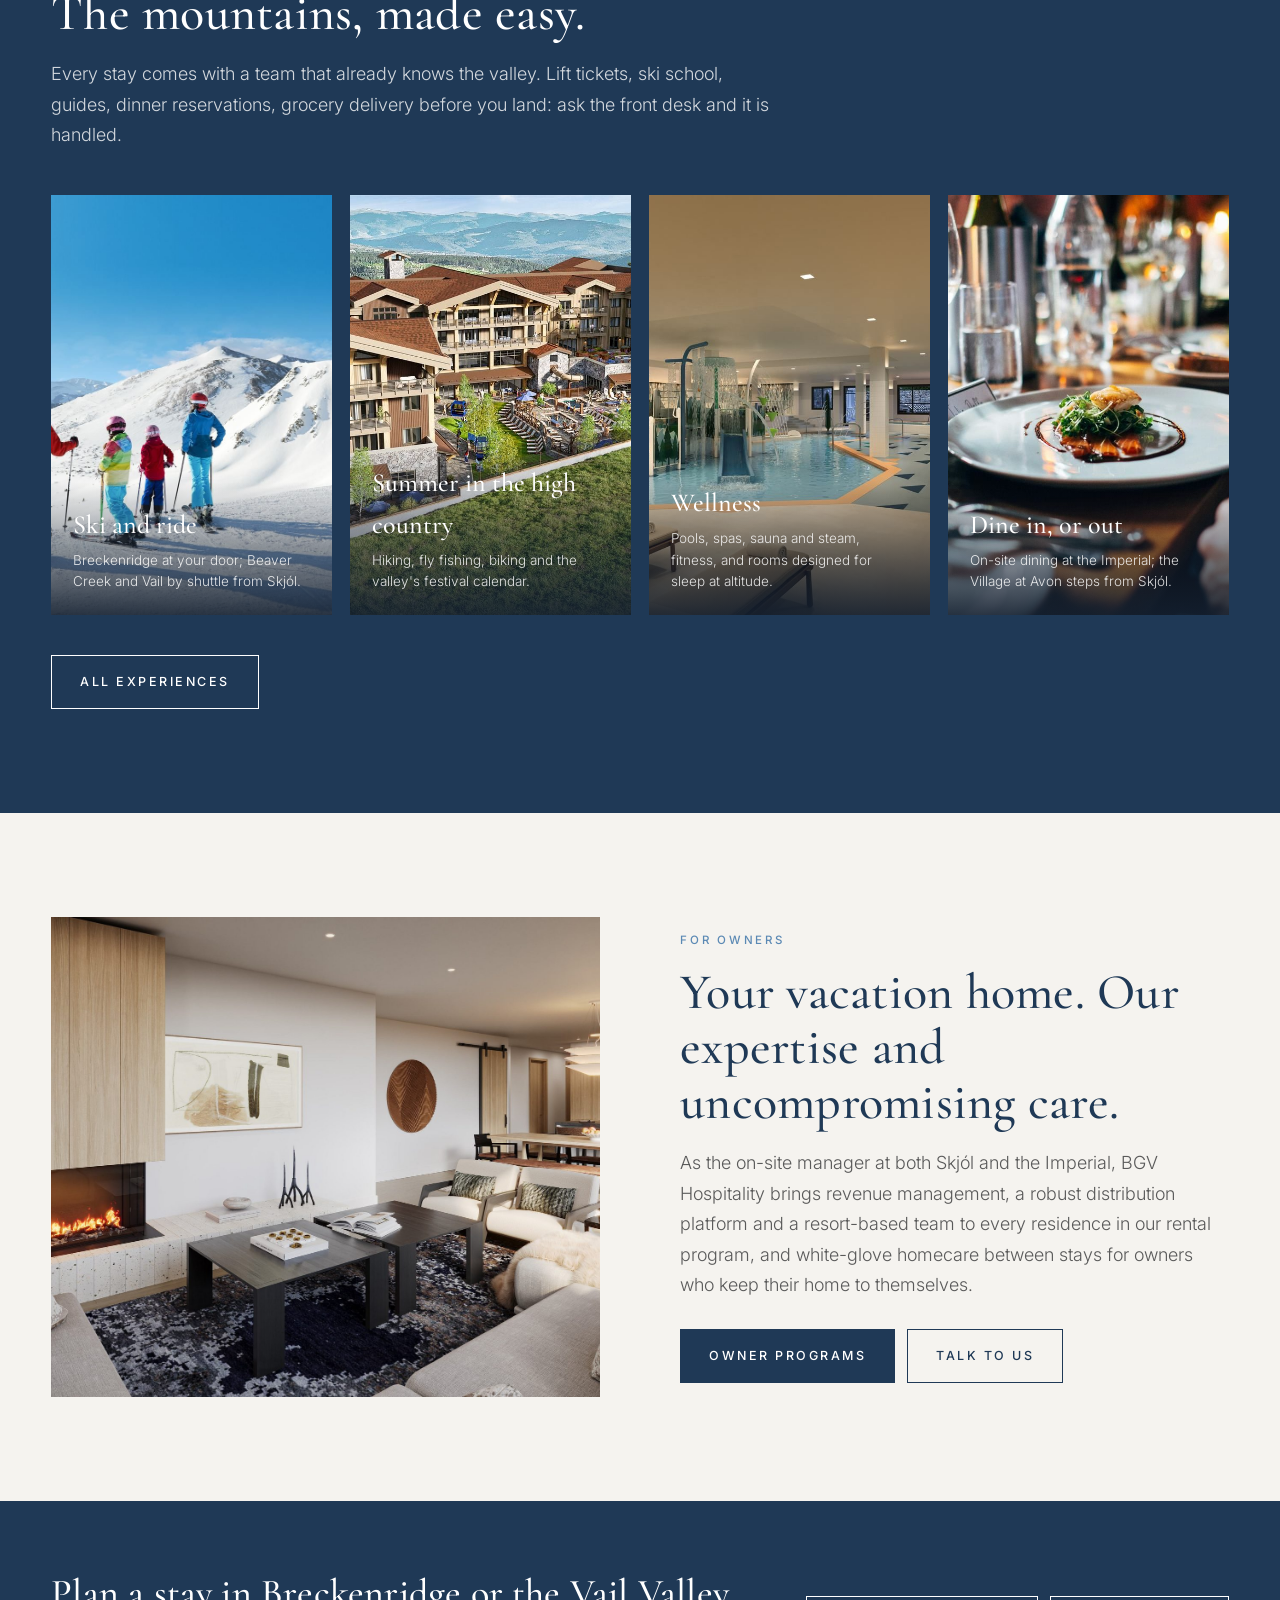
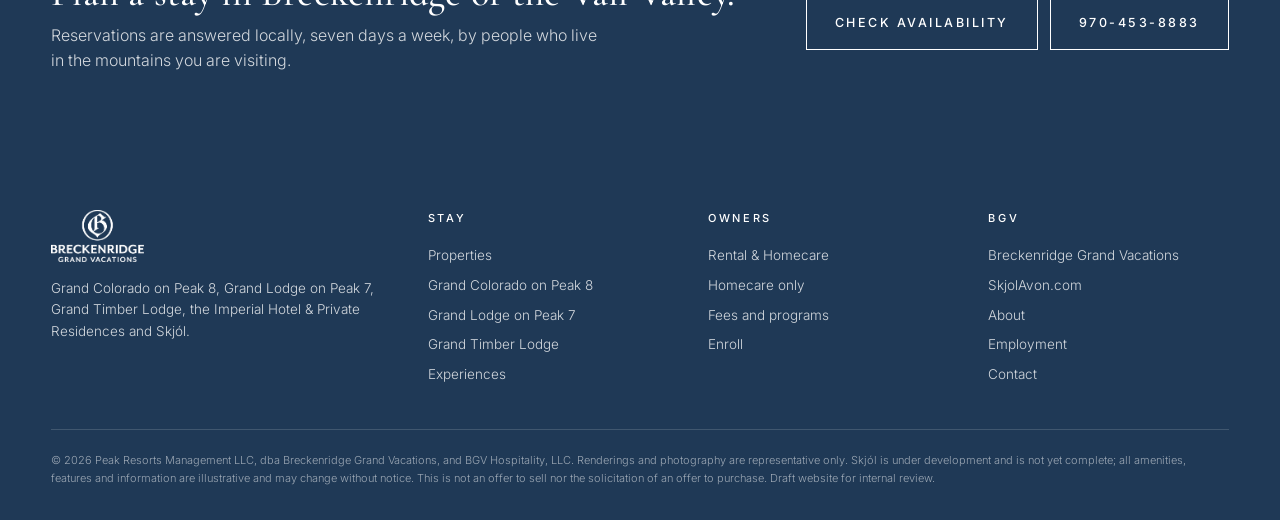
==== commit 22262e01: "Fix Employment link: bgvjobs.com (https www version does not resolve)" ====
--- a/index.html
+++ b/index.html
@@ -3,12 +3,12 @@
 <head>
 <meta charset="utf-8">
 <meta name="viewport" content="width=device-width, initial-scale=1">
-<title>BGV Hospitality | Skjól Avon and Imperial Hotel &amp; Private Residences, Breckenridge</title>
-<meta name="description" content="Private residences at Skjól in Avon and the Imperial Hotel and Private Residences in Breckenridge, operated by Breckenridge Grand Vacations.">
+<title>BGV Hospitality | Breckenridge Grand Vacations resorts, the Imperial and Skjól</title>
+<meta name="description" content="Grand Colorado on Peak 8, Grand Lodge on Peak 7, Grand Timber Lodge, the Imperial Hotel and Private Residences and Skjól, operated by Breckenridge Grand Vacations.">
 <link rel="icon" href="img/bgv_logo.png">
 <link rel="preconnect" href="https://fonts.googleapis.com">
 <link href="https://fonts.googleapis.com/css2?family=Cormorant+Garamond:wght@400;500;600&family=Inter:wght@300;400;500;600&family=Nunito+Sans:wght@400;600;700&family=Montserrat:wght@400;500;600&display=swap" rel="stylesheet">
-<link rel="stylesheet" href="style.css?v=4">
+<link rel="stylesheet" href="style.css?v=5">
 </head>
 <body>
 <div class="draft">Draft for review</div>
@@ -19,9 +19,9 @@
       <img class="dark" src="img/bgv_logo.png" alt="Breckenridge Grand Vacations">
       <span class="hosp">Hospitality</span>
     </a>
-    <nav class="links"><a href="skjol.html">Skjól</a><a href="imperial.html">Imperial</a><a href="experiences.html">Experiences</a><a href="owners.html">Owners</a><a href="about.html">About</a><a href="contact.html">Contact</a></nav>
+    <nav class="links"><a href="properties.html">Properties</a><a href="experiences.html">Experiences</a><a href="owners.html">Owners</a><a href="about.html">About</a><a href="http://bgvjobs.com" target="_blank" rel="noopener">Employment</a><a href="contact.html">Contact</a></nav>
     <div class="cta">
-      <a class="btn light sm" href="contact.html?intent=stay">Book a stay</a>
+      <a class="btn light sm" href="properties.html#book">Book a stay</a>
       <button class="hamb" aria-label="Menu">≡</button>
     </div>
   </div>
@@ -30,17 +30,17 @@
   <div class="wrap">
     <div class="kicker">Breckenridge &middot; Vail Valley</div>
     <h1>Mountain homes with hotel care.</h1>
-    <p>Private residences at Skjól in Avon and the Imperial Hotel &amp; Private Residences in Breckenridge, operated by the team that has hosted Colorado families since 1984.</p>
-    <form class="book" id="book" action="contact.html" method="get">
-      <input type="hidden" name="intent" value="stay">
-      <label>Destination
-        <select name="dest"><option>Skjól, Avon (Vail Valley)</option><option>Imperial Hotel &amp; Private Residences, Breckenridge</option></select>
-      </label>
-      <label>Check in<input type="date" name="in"></label>
-      <label>Check out<input type="date" name="out"></label>
-      <label>Guests<select name="guests"><option>2 guests</option><option>4 guests</option><option>6 guests</option><option>8 guests</option><option>10+ guests</option></select></label>
-      <button type="submit">Check availability</button>
-    </form>
+    <p>Grand Colorado on Peak 8, Grand Lodge on Peak 7, Grand Timber Lodge, the Imperial Hotel &amp; Private Residences and Skjól, all operated by the team that has hosted Colorado families since 1984.</p>
+    <!-- Booking: links each property to its TravelClick (iHotelier) booking engine for now.
+     Replace with the embedded TravelClick / SynXis booking engine when BGV hands it off. -->
+<form class="book" data-book action="contact.html" method="get">
+  <input type="hidden" name="intent" value="stay">
+  <label>Property<select name="dest" required><option value="" disabled selected>Choose a property</option><option value="grand-colorado" data-book="https://reservations.travelclick.com/107638">Grand Colorado on Peak 8</option><option value="grand-lodge" data-book="https://reservations.travelclick.com/107644">Grand Lodge on Peak 7</option><option value="grand-timber" data-book="https://reservations.travelclick.com/107642">Grand Timber Lodge</option><option value="imperial">Imperial Hotel &amp; Private Residences (coming soon)</option><option value="skjol">Skjól (opening 2028)</option></select></label>
+  <label>Check in<input type="date" name="in"></label>
+  <label>Check out<input type="date" name="out"></label>
+  <label>Guests<select name="guests"><option value="2">2 guests</option><option value="4">4 guests</option><option value="6">6 guests</option><option value="8">8 guests</option><option value="10">10+ guests</option></select></label>
+  <button type="submit">Check availability</button>
+</form>
   </div>
 </section>
 
@@ -48,9 +48,9 @@
   <div class="wrap grid">
     <div>
       <div class="kicker">BGV Hospitality</div>
-      <h2>Two mountain addresses. One standard of care.</h2>
-      <p class="lede" style="margin-top:20px">BGV Hospitality operates the private residences at Skjól and the Imperial Hotel &amp; Private Residences as fully serviced mountain homes: an on-site team at the front desk and in the building, housekeeping and engineering steps away, and the same people looking after each residence whether the owner is in it or a guest is.</p>
-      <div style="margin-top:32px"><a class="btn" href="#destinations">Explore the residences</a></div>
+      <h2>Five mountain addresses. One standard of care.</h2>
+      <p class="lede" style="margin-top:20px">Every BGV property is run as a fully serviced mountain home: an on-site team at the front desk and in the building, housekeeping and engineering steps away, and the same people looking after each residence whether the owner is in it or a guest is.</p>
+      <div style="margin-top:32px"><a class="btn" href="properties.html">Explore our properties</a></div>
     </div>
     <div class="stats">
       <div class="stat"><b>1984</b><span>Hosting families in the Colorado Rockies since</span></div>
@@ -61,30 +61,12 @@
   </div>
 </section>
 
-<section id="destinations">
+<section id="destinations" class="props">
   <div class="wrap">
     <div class="kicker">Where to stay</div>
-    <h2>Choose your valley.</h2>
-    <div class="dest">
-      <a class="card" href="skjol.html">
-        <img class="bg" src="img/skjol_aerial.jpg" alt="Skjól, Avon" style="object-position:center 80%">
-        <div class="in">
-          <div class="kicker">Avon &middot; Vail Valley</div>
-          <img class="logo" src="img/skjol_logo_white.png" alt="Skjól">
-          <p>A modern sanctuary between Beaver Creek and Vail: one- to five-bedroom residences, a year-round pool and spa terrace, wellness amenities and a ski shuttle to both mountains. Delivering 2028.</p>
-          <span class="btn light sm">Explore Skjól</span>
-        </div>
-      </a>
-      <a class="card" href="imperial.html">
-        <img class="bg" src="img/imp_winter.jpg" alt="Imperial Hotel and Private Residences, Breckenridge">
-        <div class="in">
-          <div class="kicker">Breckenridge &middot; Peak 8</div>
-          <img class="logo" src="img/imperial_logo_white.png" alt="Imperial Chalets">
-          <p>Chalet suites and one- to five-bedroom chalets at the base of Peak 8, ski-in and ski-out, with over 70,000 square feet of amenities and a Leading Hotels of the World member hotel behind them.</p>
-          <span class="btn light sm">Explore Imperial</span>
-        </div>
-      </a>
-    </div>
+    <h2>Choose your mountain home.</h2>
+    <div class="pgrid"><article class="pcard" id="grand-colorado"><div class="ph"><img src="img/gc8.jpg" alt="Grand Colorado on Peak 8"></div><div class="bd"><div class="kicker">Breckenridge &middot; Peak 8</div><h3>Grand Colorado on Peak 8</h3><p>Ski-in, ski-out at the base of Peak 8: suite to four-bedroom residences, the Infinity Spa, slopeside pools and hot tubs, on-site dining and private movie theaters.</p><div class="acts"><a class="btn solid sm" href="https://reservations.travelclick.com/107638" target="_blank" rel="noopener">Book now</a><a class="btn sm" href="https://grandcolorado.com/" target="_blank" rel="noopener">Visit website</a></div></div></article><article class="pcard" id="grand-lodge"><div class="ph"><img src="img/gl7.jpg" alt="Grand Lodge on Peak 7"></div><div class="bd"><div class="kicker">Breckenridge &middot; Peak 7</div><h3>Grand Lodge on Peak 7</h3><p>Slopeside at the base of Peak 7: suite to four-bedroom residences, Soothe Spa and grotto, indoor and outdoor pools and hot tubs, a lobby bar and on-site restaurant.</p><div class="acts"><a class="btn solid sm" href="https://reservations.travelclick.com/107644" target="_blank" rel="noopener">Book now</a><a class="btn sm" href="https://www.grandlodgeonpeak7.com/" target="_blank" rel="noopener">Visit website</a></div></div></article><article class="pcard" id="grand-timber"><div class="ph"><img src="img/gtl.jpg" alt="Grand Timber Lodge"></div><div class="bd"><div class="kicker">Breckenridge &middot; Peak 9</div><h3>Grand Timber Lodge</h3><p>Studio to three-bedroom residences steps from the lifts near Peak 9, with indoor and outdoor pools and hot tubs, an on-site restaurant, a massage studio and a family fun center.</p><div class="acts"><a class="btn solid sm" href="https://reservations.travelclick.com/107642" target="_blank" rel="noopener">Book now</a><a class="btn sm" href="https://www.grandtimber.com/" target="_blank" rel="noopener">Visit website</a></div></div></article><article class="pcard" id="imperial"><div class="ph"><img src="img/imp_winter.jpg" alt="Imperial Hotel &amp; Private Residences"><span class="tag">Coming soon</span></div><div class="bd"><div class="kicker">Breckenridge &middot; Peak 8</div><h3>Imperial Hotel &amp; Private Residences</h3><p>Chalet suites and one- to five-bedroom chalets at the base of Peak 8, ski-in and ski-out, with a Leading Hotels of the World member hotel behind them.</p><div class="acts"><a class="btn sm" href="https://www.imperialbreckenridge.com/" target="_blank" rel="noopener">Visit website</a></div></div></article><article class="pcard" id="skjol"><div class="ph"><img src="img/skjol_aerial.jpg" alt="Skjól" style="object-position:center 80%"><span class="tag">Opening 2028</span></div><div class="bd"><div class="kicker">Avon &middot; Vail Valley</div><h3>Skjól</h3><p>One- to five-bedroom residences in the Village at Avon, between Beaver Creek and Vail, with a year-round pool and spa terrace, wellness amenities and a ski shuttle to both mountains.</p><div class="acts"><a class="btn sm" href="https://skjolavon.com/" target="_blank" rel="noopener">Visit website</a></div></div></article></div>
+    <div style="margin-top:40px"><a class="btn" href="properties.html">All properties</a></div>
   </div>
 </section>
 
@@ -124,16 +106,27 @@
     <div class="btns"><a class="btn light" href="contact.html?intent=stay">Check availability</a><a class="btn light" href="tel:9704538883">970-453-8883</a></div>
   </div>
 </section>
-<footer>
+<script>
+  document.querySelectorAll('form[data-book]').forEach(f=>f.addEventListener('submit',e=>{
+    const o=f.dest.selectedOptions[0]; const url=o&&o.dataset.book; if(!url) return;   // coming-soon properties go to the contact form
+    e.preventDefault();
+    const d=v=>{if(!v)return '';const [y,m,dd]=v.split('-');return m+'/'+dd+'/'+y};
+    const p=new URLSearchParams();
+    if(f.in.value) p.set('DateIn',d(f.in.value));
+    if(f.out.value) p.set('DateOut',d(f.out.value));
+    p.set('Adults',f.guests.value);
+    window.open(url+'?'+p.toString()+'#/guestsandrooms','_blank','noopener');
+  }));
+</script><footer>
   <div class="wrap">
     <div class="grid">
       <div>
         <img class="logo" src="img/bgv_logo_white.png" alt="Breckenridge Grand Vacations">
-        <p>BGV Hospitality operates the private residences at Skjól, Avon and the Imperial Hotel &amp; Private Residences, Breckenridge.</p>
+        <p>Grand Colorado on Peak 8, Grand Lodge on Peak 7, Grand Timber Lodge, the Imperial Hotel &amp; Private Residences and Skjól.</p>
       </div>
-      <div><h5>Stay</h5><a href="skjol.html">Skjól, Avon</a><a href="imperial.html">Imperial, Breckenridge</a><a href="experiences.html">Experiences</a><a href="contact.html?intent=stay">Book a stay</a></div>
+      <div><h5>Stay</h5><a href="properties.html">Properties</a><a href="properties.html#grand-colorado">Grand Colorado on Peak 8</a><a href="properties.html#grand-lodge">Grand Lodge on Peak 7</a><a href="properties.html#grand-timber">Grand Timber Lodge</a><a href="experiences.html">Experiences</a></div>
       <div><h5>Owners</h5><a href="owners.html#rental">Rental &amp; Homecare</a><a href="owners.html#homecare">Homecare only</a><a href="owners.html#fees">Fees and programs</a><a href="owners.html#enroll">Enroll</a></div>
-      <div><h5>BGV</h5><a href="https://breckenridgegrandvacations.com" target="_blank" rel="noopener">Breckenridge Grand Vacations</a><a href="https://skjolavon.com" target="_blank" rel="noopener">SkjolAvon.com</a><a href="about.html">About</a><a href="contact.html">Contact</a></div>
+      <div><h5>BGV</h5><a href="https://breckenridgegrandvacations.com" target="_blank" rel="noopener">Breckenridge Grand Vacations</a><a href="https://skjolavon.com" target="_blank" rel="noopener">SkjolAvon.com</a><a href="about.html">About</a><a href="http://bgvjobs.com" target="_blank" rel="noopener">Employment</a><a href="contact.html">Contact</a></div>
     </div>
     <div class="fine">&copy; 2026 Peak Resorts Management LLC, dba Breckenridge Grand Vacations, and BGV Hospitality, LLC. Renderings and photography are representative only. Skjól is under development and is not yet complete; all amenities, features and information are illustrative and may change without notice. This is not an offer to sell nor the solicitation of an offer to purchase. Draft website for internal review.</div>
   </div>
--- a/style.css
+++ b/style.css
@@ -314,3 +314,23 @@
 
   @media (max-width:1000px){ .agrid{grid-template-columns:1fr 1fr} .brandbar .links{display:none} }
   @media (max-width:560px){ .agrid{grid-template-columns:1fr} .brandbar img{height:44px} }
+
+  /* properties (Oct 2026) */
+  .props{background:#fff}
+  .bookband{background:var(--sand);padding:72px 0;margin-bottom:104px}
+  .bookband .book{box-shadow:0 10px 30px rgba(0,0,0,.08)}
+  .pgrid{display:grid;grid-template-columns:repeat(6,1fr);gap:28px;margin-top:48px}
+  .pcard{grid-column:span 2;background:#fff;border:1px solid var(--line);display:flex;flex-direction:column;scroll-margin-top:110px}
+  .pcard:nth-child(4){grid-column:2 / span 2}
+  .pcard:nth-child(5){grid-column:4 / span 2}
+  .pcard .ph{position:relative;height:250px;overflow:hidden;background:#333}
+  .pcard .ph img{width:100%;height:100%;object-fit:cover;transition:transform 1.2s ease}
+  .pcard:hover .ph img{transform:scale(1.04)}
+  .pcard .tag{position:absolute;top:16px;left:16px;background:rgba(255,255,255,.95);color:var(--navy);font-size:10.5px;letter-spacing:.2em;text-transform:uppercase;padding:6px 10px;font-weight:500}
+  .pcard .bd{padding:26px 26px 28px;display:flex;flex-direction:column;flex:1}
+  .pcard .kicker{margin-bottom:10px}
+  .pcard h3{font-size:28px;margin-bottom:10px}
+  .pcard p{font-size:14.5px;color:var(--gray);margin-bottom:22px;flex:1}
+  .pcard .acts{display:flex;gap:10px;flex-wrap:wrap}
+  @media (max-width:1000px){ .pgrid{grid-template-columns:1fr 1fr} .pcard,.pcard:nth-child(4),.pcard:nth-child(5){grid-column:auto} }
+  @media (max-width:640px){ .pgrid{grid-template-columns:1fr} }
